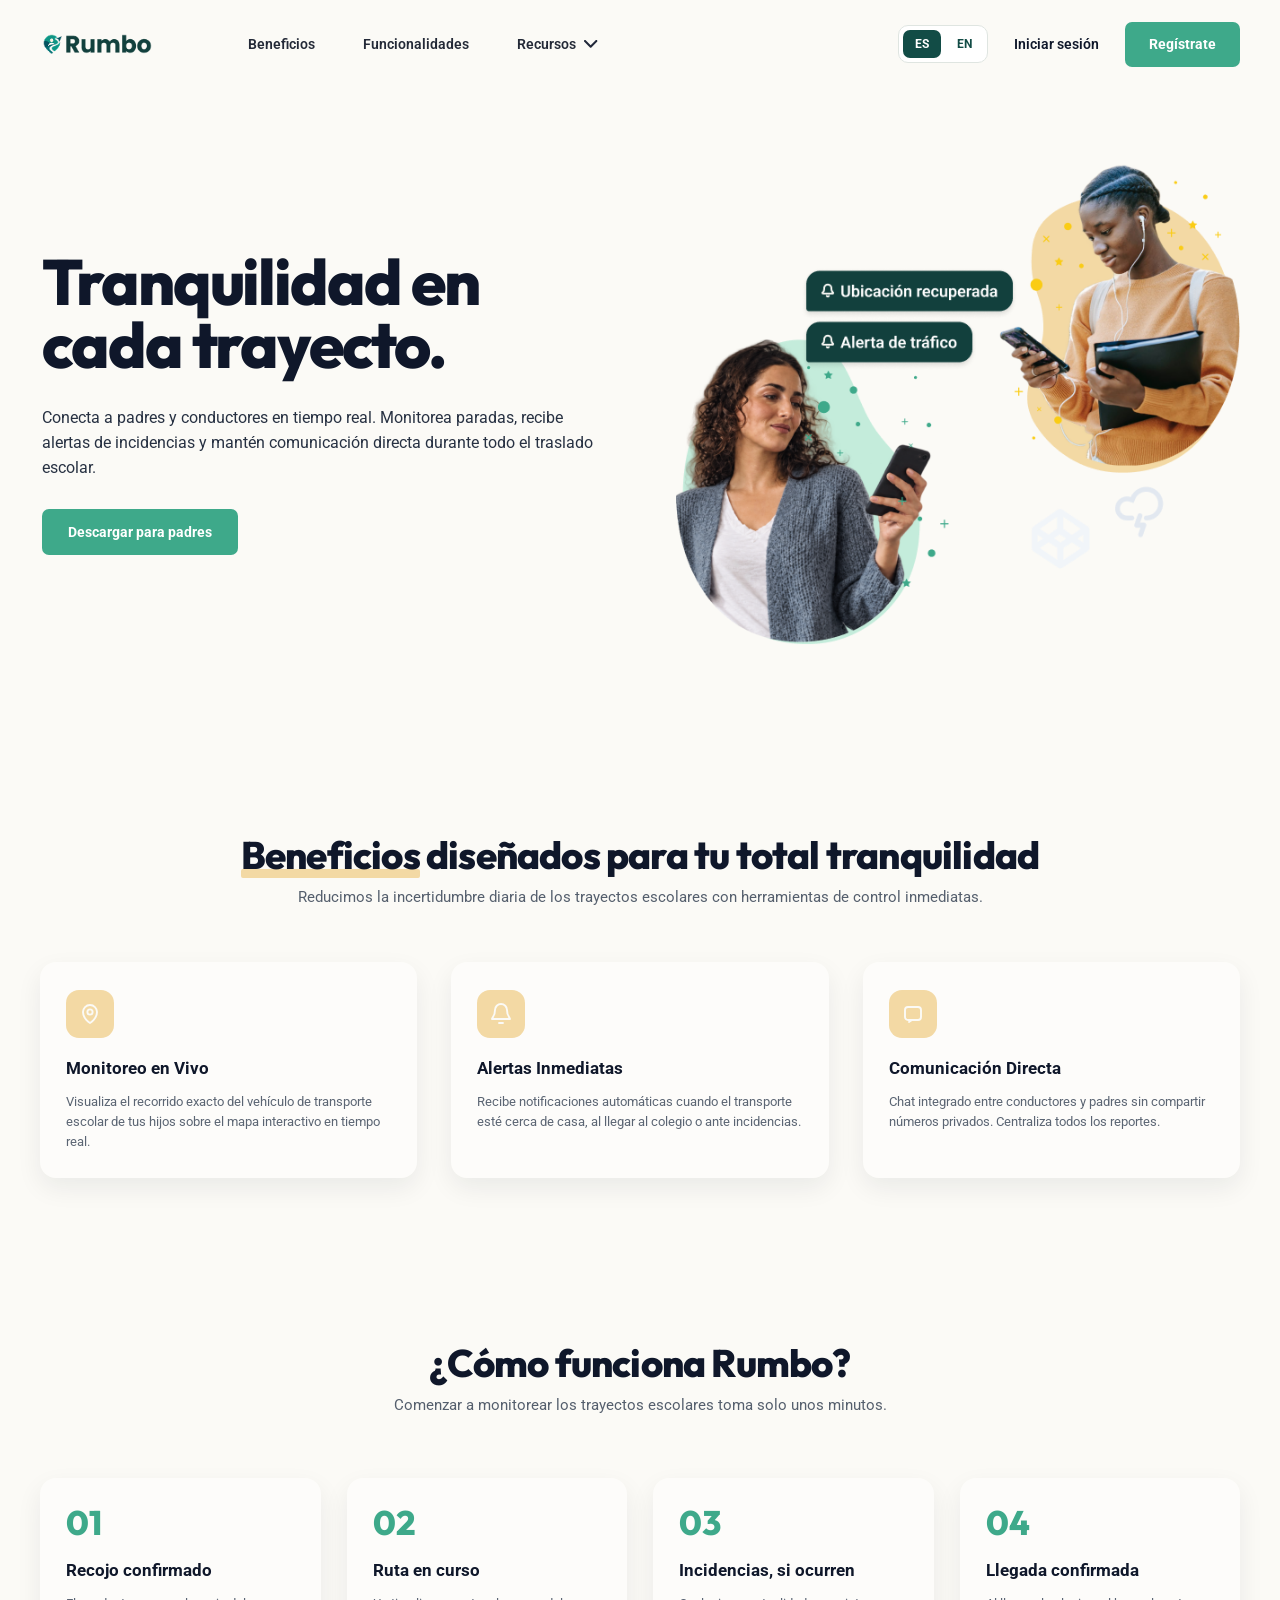
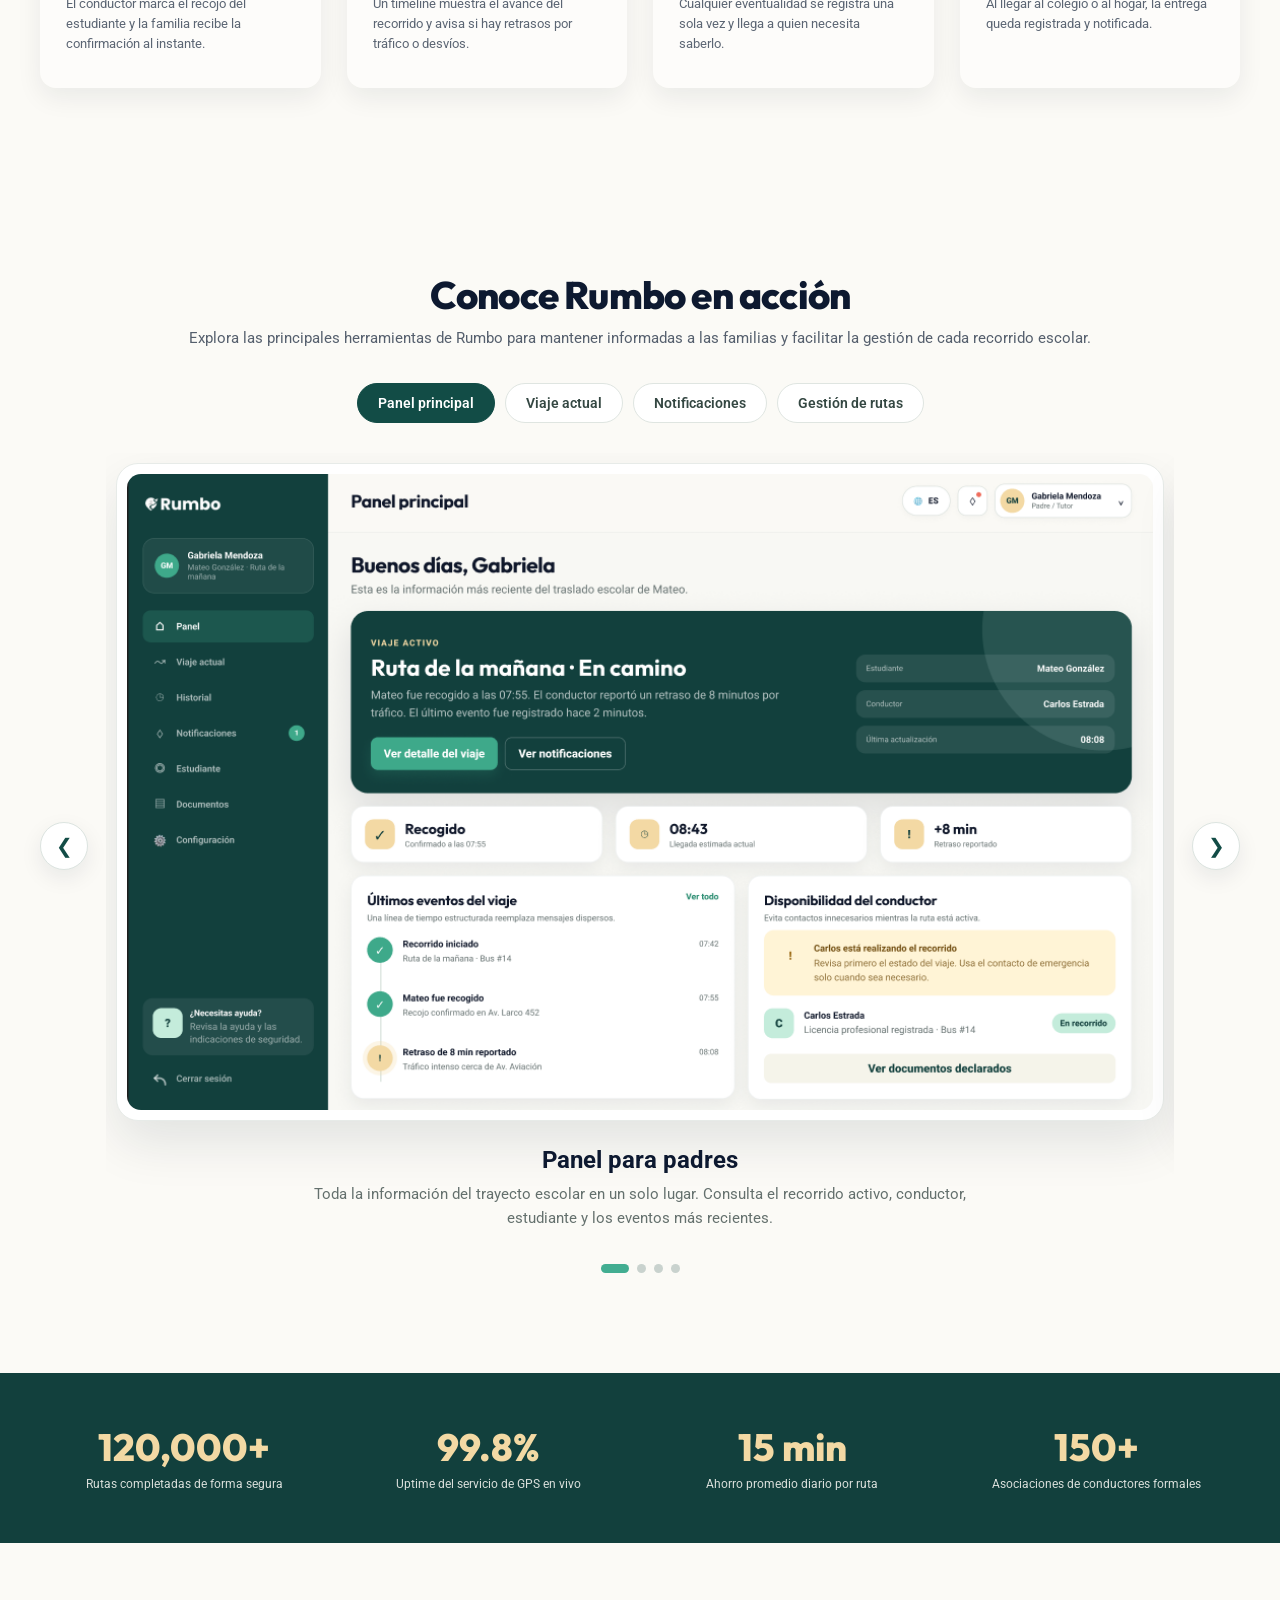
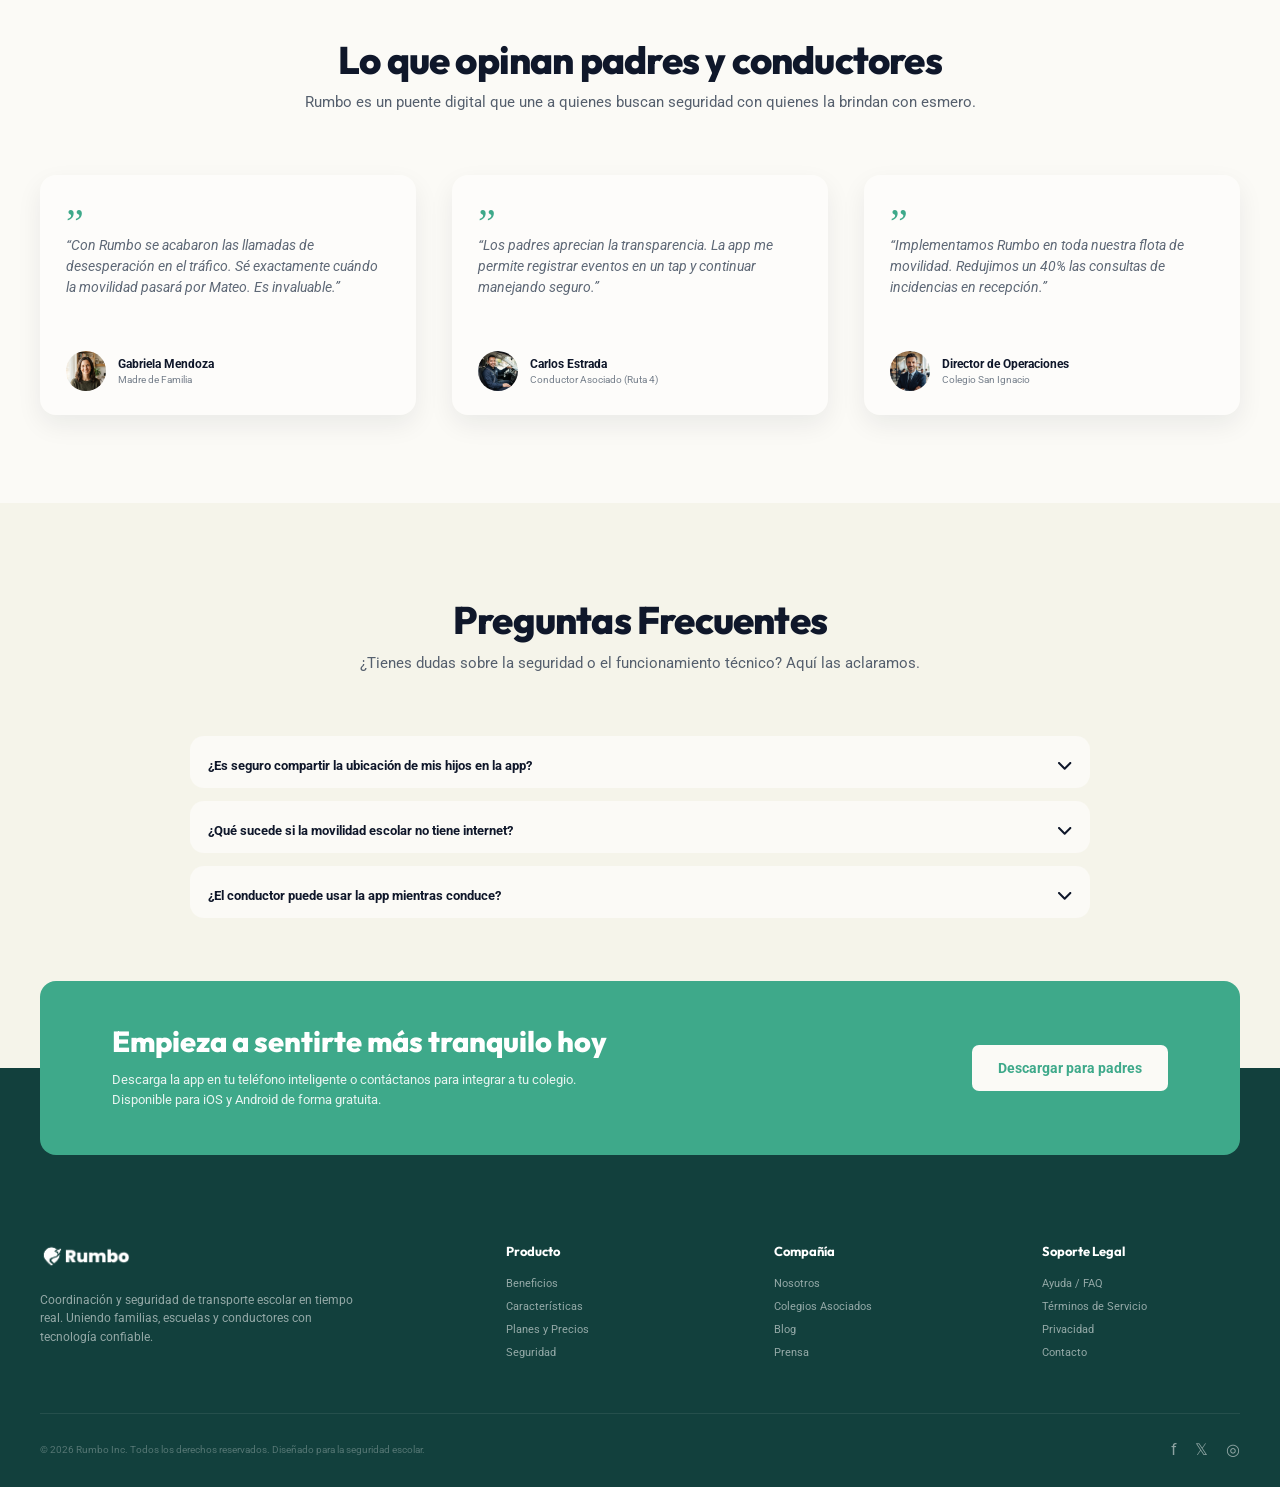
==== index.html @ bc608d12 "feat: add landing page internationalization" ====
<!doctype html>

<html lang="es">



<head>

  <meta charset="utf-8" />

  <meta name="viewport" content="width=device-width, initial-scale=1" />

  <title>Rumbo</title>

  <meta name="description"
    content="Rumbo conecta a padres y conductores en tiempo real para monitorear trayectos escolares, recibir alertas y mantener una comunicación directa." />

  <meta name="keywords"
    content="Rumbo, transporte escolar, monitoreo, padres, conductores, alertas, movilidad escolar" />

  <meta name="author" content="AIpaca OS" />

  <link rel="icon" href="./assets/icon.png">

  <link rel="preconnect" href="https://fonts.googleapis.com">

  <link rel="preconnect" href="https://fonts.gstatic.com" crossorigin>

  <link
    href="https://fonts.googleapis.com/css2?family=Outfit:wght@400;500;600;700;800&family=Roboto:wght@400;500;600;700&display=swap"
    rel="stylesheet">

  <link rel="stylesheet" href="./css/styles.css" />



</head>



<body>

  <a class="skip-link" href="#main">Saltar al contenido</a>



  <header class="site-header" id="home">

    <div class="container nav-wrap">

      <a class="brand" href="#home" aria-label="Rumbo, volver al inicio">

        <img src="./assets/logo.png" alt="Rumbo" />

      </a>



      <button class="menu-toggle" type="button" aria-label="Abrir menú" aria-expanded="false" aria-controls="main-nav">

        <span></span><span></span><span></span>

      </button>



      <nav class="main-nav" id="main-nav" aria-label="Navegación principal">

        <a href="#beneficios" data-i18n="nav.benefits">Beneficios</a>

        <a href="#funciona" data-i18n="nav.features">Funcionalidades</a>

        <div class="nav-dropdown">

          <button class="nav-dropdown-toggle" type="button" aria-expanded="false"
            style="display: flex; align-items: center; gap: 8px;"><span data-i18n="nav.resources">Recursos</span>

            <img src="./assets/chevron.svg" alt=""></button>

          <div class="nav-dropdown-menu" role="menu">

            <a href="#opiniones" role="menuitem" data-i18n="nav.opinions">Opiniones</a>

            <a href="#faq" role="menuitem" data-i18n="nav.faq">Preguntas frecuentes</a>

          </div>

        </div>



        <div class="nav-actions">

          <div class="language-switcher" aria-label="Selector de idioma">

            <button type="button" class="language-btn active" data-lang="es" aria-label="Cambiar idioma a español">

              ES

            </button>



            <button type="button" class="language-btn" data-lang="en" aria-label="Change language to English">

              EN

            </button>

          </div>

          <a class="login-link" href="#" data-i18n="nav.login">Iniciar sesión</a>

          <a class="btn btn-primary btn-sm" href="#cta" data-i18n="nav.register">Regístrate</a>

        </div>

      </nav>

    </div>

  </header>



  <main id="main">

    <section class="hero section-cream">

      <div class="container hero-grid">

        <div class="hero-copy">

          <h1 data-i18n-html="hero.title">Tranquilidad en<br />cada trayecto.</h1>

          <p data-i18n="hero.description">Conecta a padres y conductores en tiempo real. Monitorea paradas, recibe
            alertas de incidencias y mantén

            comunicación directa durante todo el traslado escolar.</p>

          <a class="btn btn-primary" href="#cta" data-i18n="hero.download">

            Descargar para padres

          </a>

        </div>

        <div class="hero-art" aria-label="Padres y conductores reciben actualizaciones del trayecto escolar">

          <img src="./assets/hero-visual.png" alt="Personas usando Rumbo con alertas de ubicación y tráfico" />

        </div>

      </div>

    </section>



    <section class="benefits section-cream" id="beneficios">

      <div class="container">

        <header class="section-heading compact">

          <h2 data-i18n-html="benefits.title"><span class="marker">Beneficios</span> diseñados para tu total
            tranquilidad</h2>

          <p data-i18n="benefits.subtitle">Reducimos la incertidumbre diaria de los trayectos escolares con herramientas
            de control inmediatas.</p>

        </header>



        <div class="card-grid card-grid-3">

          <article class="feature-card">

            <div class="icon-tile" aria-hidden="true">

              <svg viewBox="0 0 24 24">

                <path d="M12 21s7-4.1 7-11a7 7 0 1 0-14 0c0 6.9 7 11 7 11Z" />

                <circle cx="12" cy="10" r="2.6" />

              </svg>

            </div>

            <h3 data-i18n="benefits.live.title">Monitoreo en Vivo</h3>

            <p data-i18n="benefits.live.description">Visualiza el recorrido exacto del vehículo de transporte escolar de
              tus hijos sobre el mapa interactivo

              en tiempo real.</p>

          </article>

          <article class="feature-card">

            <div class="icon-tile" aria-hidden="true">

              <svg viewBox="0 0 24 24">

                <path d="M18 8a6 6 0 0 0-12 0c0 7-3 7-3 9h18c0-2-3-2-3-9Z" />

                <path d="M10 21h4" />

              </svg>

            </div>

            <h3 data-i18n="benefits.alerts.title">Alertas Inmediatas</h3>

            <p data-i18n="benefits.alerts.description">Recibe notificaciones automáticas cuando el transporte esté cerca
              de casa, al llegar al colegio o ante

              incidencias.</p>

          </article>

          <article class="feature-card" id="funcionalidades">

            <div class="icon-tile" aria-hidden="true">

              <svg viewBox="0 0 24 24">

                <rect x="4" y="5" width="16" height="13" rx="3" />

                <path d="m8 20 3-2h5" />

              </svg>

            </div>

            <h3 data-i18n="benefits.communication.title">Comunicación Directa</h3>

            <p data-i18n="benefits.communication.description">Chat integrado entre conductores y padres sin compartir
              números privados. Centraliza todos los reportes.

            </p>

          </article>

        </div>

      </div>

    </section>



    <section class="steps section-cream" id="funciona">

      <div class="container">

        <header class="section-heading">

          <h2 data-i18n="steps.title">¿Cómo funciona Rumbo?</h2>

          <p data-i18n="steps.subtitle">Comenzar a monitorear los trayectos escolares toma solo unos minutos.</p>

        </header>



        <div class="card-grid card-grid-4 step-grid">

          <article class="step-card">

            <span class="step-num">01</span>

            <h3 data-i18n="steps.pickup.title">Recojo confirmado</h3>

            <p data-i18n="steps.pickup.description">El conductor marca el recojo del estudiante y la familia recibe la
              confirmación al instante.</p>

          </article>

          <article class="step-card">

            <span class="step-num">02</span>

            <h3 data-i18n="steps.route.title">Ruta en curso</h3>

            <p data-i18n="steps.route.description">Un timeline muestra el avance del recorrido y avisa si hay retrasos
              por tráfico o desvíos.</p>

          </article>

          <article class="step-card">

            <span class="step-num">03</span>

            <h3 data-i18n="steps.incidents.title">Incidencias, si ocurren</h3>

            <p data-i18n="steps.incidents.description">Cualquier eventualidad se registra una sola vez y llega a quien
              necesita saberlo.</p>

          </article>

          <article class="step-card">

            <span class="step-num">04</span>

            <h3 data-i18n="steps.arrival.title">Llegada confirmada</h3>

            <p data-i18n="steps.arrival.description">Al llegar al colegio o al hogar, la entrega queda registrada y
              notificada.</p>

          </article>

        </div>

      </div>

    </section>

    <!-- =========================

     RUMBO EN ACCIÓN

\========================= -->

    <section class="product-showcase section-cream" id="plataforma">

      <div class="container">



        <header class="section-heading product-showcase-heading">

          <h2 data-i18n="showcase.title">Conoce Rumbo en acción</h2>

          <p data-i18n="showcase.subtitle">

            Explora las principales herramientas de Rumbo para mantener informadas

            a las familias y facilitar la gestión de cada recorrido escolar.

          </p>

        </header>



        <!-- Tabs -->

        <div class="product-showcase-tabs">

          <button class="showcase-tab active" type="button" data-slide="0" data-i18n="showcase.tabs.panel">

            Panel principal

          </button>



          <button class="showcase-tab" type="button" data-slide="1" data-i18n="showcase.tabs.trip">

            Viaje actual

          </button>



          <button class="showcase-tab" type="button" data-slide="2" data-i18n="showcase.tabs.notifications">

            Notificaciones

          </button>



          <button class="showcase-tab" type="button" data-slide="3" data-i18n="showcase.tabs.routes">

            Gestión de rutas

          </button>

        </div>



        <!-- Carrusel -->

        <div class="product-showcase-carousel">



          <button class="showcase-arrow showcase-arrow-prev" id="showcase-prev" type="button"
            aria-label="Pantalla anterior">

            &#10094;

          </button>



          <div class="product-showcase-viewport">



            <div class="product-showcase-slides" id="showcase-slides">



              <!-- PANEL -->

              <article class="product-showcase-slide">

                <div class="showcase-image">

                  <img src="./assets/panel-principal.png" alt="Panel principal de Rumbo para padres y tutores"
                    loading="lazy" />

                </div>



                <div class="showcase-description">

                  <h3 data-i18n="showcase.panel.title">Panel para padres</h3>

                  <p data-i18n="showcase.panel.description">

                    Toda la información del trayecto escolar en un solo lugar.

                    Consulta el recorrido activo, conductor, estudiante y los

                    eventos más recientes.

                  </p>

                </div>

              </article>



              <!-- VIAJE ACTUAL -->

              <article class="product-showcase-slide">

                <div class="showcase-image">

                  <img src="./assets/viaje-actual.png" alt="Seguimiento del viaje actual en Rumbo" loading="lazy" />

                </div>



                <div class="showcase-description">

                  <h3 data-i18n="showcase.trip.title">Seguimiento del viaje</h3>

                  <p data-i18n="showcase.trip.description">

                    Sigue el progreso del recorrido y consulta sus eventos durante

                    todo el trayecto escolar.

                  </p>

                </div>

              </article>



              <!-- NOTIFICACIONES -->

              <article class="product-showcase-slide">

                <div class="showcase-image">

                  <img src="./assets/notificaciones.png" alt="Centro de notificaciones de Rumbo" loading="lazy" />

                </div>



                <div class="showcase-description">

                  <h3 data-i18n="showcase.notifications.title">Notificaciones importantes</h3>

                  <p data-i18n="showcase.notifications.description">

                    Mantente informado sobre recojos, retrasos e incidencias

                    relevantes desde un solo espacio.

                  </p>

                </div>

              </article>



              <!-- RUTAS -->

              <article class="product-showcase-slide">

                <div class="showcase-image">

                  <img src="./assets/rutas.png" alt="Gestión de rutas escolares en Rumbo" loading="lazy" />

                </div>



                <div class="showcase-description">

                  <h3 data-i18n="showcase.routes.title">Gestión de rutas</h3>

                  <p data-i18n="showcase.routes.description">

                    Organiza recorridos, paradas, horarios y estudiantes de manera

                    sencilla desde la plataforma.

                  </p>

                </div>

              </article>



            </div>

          </div>



          <button class="showcase-arrow showcase-arrow-next" id="showcase-next" type="button"
            aria-label="Siguiente pantalla">

            &#10095;

          </button>



        </div>



        <!-- Indicadores -->

        <div class="showcase-dots">

          <button class="showcase-dot active" data-slide="0" type="button" aria-label="Panel principal"></button>

          <button class="showcase-dot" data-slide="1" type="button" aria-label="Viaje actual"></button>

          <button class="showcase-dot" data-slide="2" type="button" aria-label="Notificaciones"></button>

          <button class="showcase-dot" data-slide="3" type="button" aria-label="Gestión de rutas"></button>

        </div>



      </div>

    </section>

    <section class="metrics" aria-label="Indicadores de Rumbo">

      <div class="container metrics-grid">

        <div class="metric"><strong>120,000+</strong><span data-i18n="metrics.routes">Rutas completadas de forma
            segura</span></div>

        <div class="metric"><strong>99.8%</strong><span data-i18n="metrics.uptime">Uptime del servicio de GPS en
            vivo</span></div>

        <div class="metric"><strong>15 min</strong><span data-i18n="metrics.savings">Ahorro promedio diario por
            ruta</span></div>

        <div class="metric"><strong>150+</strong><span data-i18n="metrics.associations">Asociaciones de conductores
            formales</span></div>

      </div>

    </section>



    <section class="testimonials section-cream" id="opiniones">

      <div class="container">

        <header class="section-heading">

          <h2 data-i18n="testimonials.title">Lo que opinan padres y conductores</h2>

          <p data-i18n="testimonials.subtitle">Rumbo es un puente digital que une a quienes buscan seguridad con quienes
            la brindan con esmero.</p>

        </header>



        <div class="card-grid card-grid-3 testimonial-grid">

          <article class="testimonial-card">

            <div class="quote-mark" aria-hidden="true">”</div>

            <p class="quote" data-i18n="testimonials.parent.quote">“Con Rumbo se acabaron las llamadas de desesperación
              en el tráfico. Sé exactamente cuándo

              la movilidad pasará por Mateo. Es invaluable.”</p>

            <div class="person">

              <img src="./assets/avatar-parent.png" alt="" />

              <div><strong>Gabriela Mendoza</strong><span data-i18n="testimonials.parent.role">Madre de Familia</span>
              </div>

            </div>

          </article>

          <article class="testimonial-card">

            <div class="quote-mark" aria-hidden="true">”</div>

            <p class="quote" data-i18n="testimonials.driver.quote">“Los padres aprecian la transparencia. La app me
              permite registrar eventos en un tap y

              continuar manejando seguro.”</p>

            <div class="person">

              <img src="./assets/avatar-driver.png" alt="" />

              <div><strong>Carlos Estrada</strong><span data-i18n="testimonials.driver.role">Conductor Asociado (Ruta
                  4)</span></div>

            </div>

          </article>

          <article class="testimonial-card">

            <div class="quote-mark" aria-hidden="true">”</div>

            <p class="quote" data-i18n="testimonials.school.quote">“Implementamos Rumbo en toda nuestra flota de
              movilidad. Redujimos un 40% las consultas de

              incidencias en recepción.”</p>

            <div class="person">

              <img src="./assets/avatar-school.png" alt="" />

              <div><strong data-i18n="testimonials.school.name">Director de Operaciones</strong><span
                  data-i18n="testimonials.school.role">Colegio San Ignacio</span></div>

            </div>

          </article>

        </div>

      </div>

    </section>



    <section class="faq-section" id="faq">

      <div class="container faq-container">

        <header class="section-heading">

          <h2 data-i18n="faq.title">Preguntas Frecuentes</h2>

          <p data-i18n="faq.subtitle">¿Tienes dudas sobre la seguridad o el funcionamiento técnico? Aquí las aclaramos.
          </p>

        </header>



        <div class="faq-list">

          <article class="faq-item">

            <button class="faq-question" type="button" aria-expanded="false">

              <span data-i18n="faq.q1">¿Es seguro compartir la ubicación de mis hijos en la app?</span><span
                class="chevron"><img src="./assets/chevron.svg" alt=""></span>

            </button>

            <div class="faq-answer">

              <p data-i18n="faq.a1">Rumbo utiliza cifrado SSL de extremo a extremo. Los datos de ubicación son privados
                y solo accesibles

                tanto para el padre registrado como para el conductor autorizado.</p>

            </div>

          </article>

          <article class="faq-item">

            <button class="faq-question" type="button" aria-expanded="false">

              <span data-i18n="faq.q2">¿Qué sucede si la movilidad escolar no tiene internet?</span><span
                class="chevron"><img src="./assets/chevron.svg" alt=""></span>

            </button>

            <div class="faq-answer">

              <p data-i18n="faq.a2">El sistema alerta de inmediato al despachador escolar y al padre cuando la señal de
                GPS se interrumpe

                por más de 3 minutos, activando un protocolo de reporte de emergencia.</p>

            </div>

          </article>

          <article class="faq-item">

            <button class="faq-question" type="button" aria-expanded="false">

              <span data-i18n="faq.q3">¿El conductor puede usar la app mientras conduce?</span><span
                class="chevron"><img src="./assets/chevron.svg" alt=""></span>

            </button>

            <div class="faq-answer">

              <p data-i18n="faq.a3">Absolutamente no. La aplicación móvil del conductor está diseñada para ser de bajo
                contacto, con

                comandos de voz y botones gigantes de un toque que solo se presionan en detenciones autorizadas.</p>

            </div>

          </article>

        </div>

      </div>

    </section>



    <section class="cta-wrap" id="cta">

      <div class="container">

        <div class="cta-panel">

          <div>

            <h2 data-i18n="cta.title">Empieza a sentirte más tranquilo hoy</h2>

            <p data-i18n-html="cta.description">Descarga la app en tu teléfono inteligente o contáctanos para integrar a
              tu colegio.<br />Disponible para

              iOS y Android de forma gratuita.</p>

          </div>

          <a class="btn btn-light" href="#" data-i18n="cta.download">Descargar para padres</a>

        </div>

      </div>

    </section>

  </main>



  <footer class="site-footer">

    <div class="container footer-grid">

      <div class="footer-brand">

        <img src="./assets/logo-alt.png" alt="Rumbo" />

        <p data-i18n="footer.description">Coordinación y seguridad de transporte escolar en tiempo real. Uniendo
          familias, escuelas y conductores con

          tecnología confiable.</p>

      </div>

      <div class="footer-col">

        <h3 data-i18n="footer.product">Producto</h3>

        <a href="#beneficios" data-i18n="footer.benefits">Beneficios</a>

        <a href="#funcionalidades" data-i18n="footer.features">Características</a>

        <a href="#" data-i18n="footer.plans">Planes y Precios</a>

        <a href="#faq" data-i18n="footer.security">Seguridad</a>

      </div>

      <div class="footer-col">

        <h3 data-i18n="footer.company">Compañía</h3>

        <a href="#" data-i18n="footer.about">Nosotros</a>

        <a href="#" data-i18n="footer.schools">Colegios Asociados</a>

        <a href="#" data-i18n="footer.blog">Blog</a>

        <a href="#" data-i18n="footer.press">Prensa</a>

      </div>

      <div class="footer-col">

        <h3 data-i18n="footer.legal">Soporte Legal</h3>

        <a href="#faq" data-i18n="footer.help">Ayuda / FAQ</a>

        <a href="#" data-i18n="footer.terms">Términos de Servicio</a>

        <a href="#" data-i18n="footer.privacy">Privacidad</a>

        <a href="mailto:contacto@rumbo.com" data-i18n="footer.contact">Contacto</a>

      </div>

    </div>



    <div class="container footer-bottom">

      <span data-i18n="footer.rights">© 2026 Rumbo Inc. Todos los derechos reservados. Diseñado para la seguridad
        escolar.</span>

      <div class="socials" aria-label="Redes sociales">

        <a href="https://www.facebook.com/" target="_blank" rel="noopener noreferrer" aria-label="Facebook">f</a>

        <a href="https://x.com/" target="_blank" rel="noopener noreferrer" aria-label="X / Twitter">𝕏</a>

        <a href="https://www.instagram.com/" target="_blank" rel="noopener noreferrer" aria-label="Instagram">◎</a>

      </div>

    </div>

  </footer>



  <script src="./js/app.js"></script>

  <script src="./js/showcase.js"></script>

  <script src="./js/i18n.js"></script>

</body>
---- css/styles.css ----
:root {
  --green: #3ea98a;
  --cream: #fbfaf6;
  --ink: #0f172a;
  --dark-green: #12403d;
  --sand: #f3d9a4;
  --cream-dark: #f5f4ea;
  --green-light: #c4ecdb;
  --muted: #58616e;
  --white: #ffffff;
  --shadow: 0 10px 26px rgba(15, 23, 42, 0.07);
  --container: 1280px;
}

* {
  box-sizing: border-box;
}

html {
  scroll-behavior: smooth;
}

body {
  margin: 0;
  color: var(--ink);
  background: var(--cream);
  font-family: "Roboto", Arial, sans-serif;
  -webkit-font-smoothing: antialiased;
}

a {
  color: inherit;
  text-decoration: none;
}

button,
a {
  -webkit-tap-highlight-color: transparent;
}

button {
  font: inherit;
}

img {
  display: block;
  max-width: 100%;
}

.skip-link {
  position: fixed;
  left: 16px;
  top: -64px;
  z-index: 1000;
  padding: 10px 16px;
  border-radius: 8px;
  background: var(--ink);
  color: #fff;
  transition: top .2s ease;
}

.skip-link:focus {
  top: 16px;
}

.container {
  width: min(calc(100% - 80px), var(--container));
  margin-inline: auto;
}

.site-header {
  position: sticky;
  top: 0;
  z-index: 100;
  background: rgba(251, 250, 246, .96);
  backdrop-filter: blur(12px);
}

.nav-wrap {
  height: 88px;
  display: grid;
  grid-template-columns: 180px 1fr;
  /* antes: 180px 1fr auto */
  align-items: center;
  gap: 28px;
}

.brand img {
  width: 112px;
  height: auto;
}

.main-nav {
  justify-self: stretch;
  /* antes: start */
  display: flex;
  align-items: center;
  gap: 48px;
  font-size: 14px;
  font-weight: 600;
}

.main-nav>a,
.nav-dropdown-toggle {
  color: #111827;
  opacity: .92;
  transition: color .2s ease, opacity .2s ease;
}

.main-nav>a:hover,
.nav-dropdown-toggle:hover {
  color: var(--green);
  opacity: 1;
}

.nav-actions {
  margin-left: auto;
  /* empuja los botones a la derecha */
  display: flex;
  align-items: center;
  gap: 26px;
  font-size: 14px;
  font-weight: 600;
}

.login-link:hover {
  color: var(--green);
}

.btn {
  display: inline-flex;
  justify-content: center;
  align-items: center;
  min-height: 46px;
  padding: 0 26px;
  border: 0;
  border-radius: 7px;
  font-weight: 700;
  font-size: 14px;
  cursor: pointer;
  transition: transform .16s ease, box-shadow .16s ease, background .16s ease;
}

.btn:hover {
  transform: translateY(-1px);
}

.btn:focus-visible,
a:focus-visible,
button:focus-visible {
  outline: 3px solid rgba(62, 169, 138, .35);
  outline-offset: 3px;
}

.btn-primary {
  background: var(--green);
  color: #fff;
}

.btn-primary:hover {
  background: #34987b;
  box-shadow: 0 7px 18px rgba(62, 169, 138, .25);
}

.btn-light {
  background: var(--cream);
  color: var(--green);
}

.btn-sm {
  min-height: 45px;
  padding-inline: 24px;
}

.menu-toggle {
  display: none;
}

.nav-dropdown {
  position: relative;
}

.nav-dropdown-toggle {
  background: none;
  border: 0;
  padding: 0;
  cursor: pointer;
  font-weight: 600;
}

.nav-dropdown-menu {
  position: absolute;
  left: -12px;
  top: calc(100% + 16px);
  min-width: 190px;
  padding: 10px;
  border-radius: 12px;
  background: var(--cream);
  box-shadow: var(--shadow);
  opacity: 0;
  visibility: hidden;
  transform: translateY(-6px);
  transition: .18s ease;
}

/*.nav-dropdown.open .chevron { transform: rotate(180deg); }*/
.nav-dropdown.open .nav-dropdown-menu {
  opacity: 1;
  visibility: visible;
  transform: translateY(0);
}

.nav-dropdown-menu a {
  display: block;
  padding: 10px 12px;
  border-radius: 8px;
  font-size: 13px;
}

.nav-dropdown-menu a:hover {
  background: var(--cream-dark);
}

.section-cream {
  background: var(--cream);
}

.hero {
  min-height: 650px;
  display: flex;
  align-items: center;
  padding: 64px 0 84px;
}

.hero-grid {
  display: grid;
  grid-template-columns: 1fr 1fr;
  align-items: center;
  gap: 72px;
}

.hero-copy {
  padding-left: 2px;
}

.hero-copy h1 {
  margin: 0 0 28px;
  max-width: 610px;
  font-family: "Outfit", sans-serif;
  font-size: clamp(52px, 5vw, 74px);
  line-height: .98;
  letter-spacing: -2.1px;
  font-weight: 800;
}

.hero-copy p {
  max-width: 570px;
  margin: 0 0 28px;
  font-size: 16px;
  line-height: 1.58;
  color: #273142;
}

.hero-art {
  display: flex;
  justify-content: center;
  align-items: center;
}

.hero-art img {
  width: min(100%, 640px);
  image-rendering: auto;
}

.benefits {
  padding: 96px 0 88px;
}

.steps {
  padding: 76px 0 96px;
}

.testimonials {
  padding: 96px 0 88px;
}

.section-heading {
  text-align: center;
  margin-bottom: 64px;
}

.section-heading.compact {
  margin-bottom: 56px;
}

.section-heading h2 {
  margin: 0 0 12px;
  font-family: "Outfit", sans-serif;
  font-size: clamp(32px, 3vw, 40px);
  line-height: 1.1;
  letter-spacing: -.8px;
  font-weight: 800;
}

.section-heading p {
  margin: 0;
  font-size: 15px;
  color: #555f6d;
}

.marker {
  position: relative;
  z-index: 0;
}

.marker::after {
  content: "";
  position: absolute;
  left: 0;
  right: 0;
  bottom: 1px;
  height: 9px;
  background: var(--sand);
  z-index: -1;
  border-radius: 2px;
}

.card-grid {
  display: grid;
  gap: 34px;
}

.card-grid-3 {
  grid-template-columns: repeat(3, 1fr);
}

.card-grid-4 {
  grid-template-columns: repeat(4, 1fr);
}

.feature-card,
.step-card,
.testimonial-card {
  background: rgba(255, 255, 255, .36);
  border-radius: 16px;
  box-shadow: var(--shadow);
}

.feature-card {
  min-height: 205px;
  padding: 28px 26px 26px;
}

.icon-tile {
  width: 48px;
  height: 48px;
  border-radius: 13px;
  display: grid;
  place-items: center;
  background: var(--sand);
  margin-bottom: 20px;
}

.icon-tile svg {
  width: 24px;
  height: 24px;
  fill: none;
  stroke: var(--cream);
  stroke-width: 1.9;
  stroke-linecap: round;
  stroke-linejoin: round;
}

.feature-card h3,
.step-card h3 {
  margin: 0 0 13px;
  font-size: 17px;
  line-height: 1.2;
  font-weight: 700;
}

.feature-card p,
.step-card p {
  margin: 0;
  color: #5b6573;
  font-size: 13px;
  line-height: 1.55;
}

.step-grid {
  gap: 26px;
}

.step-card {
  min-height: 210px;
  padding: 28px 26px;
}

.step-num {
  display: block;
  margin-bottom: 20px;
  color: var(--green);
  font-family: "Outfit", sans-serif;
  font-size: 34px;
  line-height: 1;
  font-weight: 800;
}

.metrics {
  background: var(--dark-green);
  color: var(--cream);
  padding: 54px 0 52px;
}

.metrics-grid {
  display: grid;
  grid-template-columns: repeat(4, 1fr);
  gap: 16px;
}

.metric {
  text-align: center;
}

.metric strong {
  display: block;
  color: var(--sand);
  font-family: "Outfit", sans-serif;
  font-weight: 800;
  font-size: 38px;
  line-height: 1.1;
  margin-bottom: 8px;
}

.metric span {
  display: block;
  opacity: .86;
  font-size: 12px;
}

.testimonial-grid {
  gap: 36px;
}

.testimonial-card {
  min-height: 240px;
  padding: 28px 26px 24px;
  display: flex;
  flex-direction: column;
}

.quote-mark {
  color: var(--green);
  font-family: Georgia, serif;
  font-size: 40px;
  line-height: 1;
  height: 30px;
}

.quote {
  flex: 1;
  margin: 2px 0 22px;
  color: #5e6876;
  font-size: 14px;
  line-height: 1.5;
  font-style: italic;
}

.person {
  display: flex;
  align-items: center;
  gap: 12px;
}

.person img {
  width: 40px;
  height: 40px;
  border-radius: 50%;
  object-fit: cover;
}

.person strong,
.person span {
  display: block;
}

.person strong {
  font-size: 12px;
  line-height: 1.25;
}

.person span {
  margin-top: 2px;
  color: #77808c;
  font-size: 10px;
}

.faq-section {
  background: var(--cream-dark);
  padding: 96px 0 150px;
}

.faq-container {
  max-width: 900px;
}

.faq-list {
  display: grid;
  gap: 13px;
}

.faq-item {
  background: var(--cream);
  border-radius: 14px;
  overflow: hidden;
}

.faq-question {
  width: 100%;
  min-height: 52px;
  padding: 15px 18px 7px;
  display: flex;
  align-items: center;
  justify-content: space-between;
  gap: 18px;
  background: transparent;
  color: var(--ink);
  border: 0;
  text-align: left;
  font-size: 13px;
  font-weight: 700;
  cursor: pointer;
}

.chevron {
  transition: transform .2s ease;
}

/*.faq-item.open .chevron { transform: rotate(180deg); }*/
.faq-answer {
  display: grid;
  grid-template-rows: 0fr;
  transition: grid-template-rows .22s ease;
}

.faq-item.open .faq-answer {
  grid-template-rows: 1fr;
}

.faq-answer>p {
  overflow: hidden;
  margin: 0;
  padding: 0 18px;
  color: #67717f;
  font-size: 11px;
  line-height: 1.45;
}

.faq-answer>p::after {
  content: "";
  display: block;
  height: 14px;
}

.cta-wrap {
  margin-top: -87px;
  position: relative;
  z-index: 5;
}

.cta-panel {
  min-height: 174px;
  border-radius: 16px;
  padding: 42px 72px;
  background: var(--green);
  display: flex;
  align-items: center;
  justify-content: space-between;
  gap: 28px;
  color: #fff;
}

.cta-panel h2 {
  margin: 0 0 12px;
  font-family: "Outfit", sans-serif;
  font-size: 29px;
  line-height: 1.1;
  font-weight: 800;
}

.cta-panel p {
  margin: 0;
  opacity: .88;
  font-size: 13px;
  line-height: 1.5;
}

.site-footer {
  margin-top: -87px;
  padding: 175px 0 28px;
  background: var(--dark-green);
  color: #fff;
}

.footer-grid {
  display: grid;
  grid-template-columns: 2fr 1fr 1fr 1fr;
  gap: 70px;
  align-items: start;
}

.footer-brand img {
  width: 90px;
  filter: brightness(0) invert(1);
  margin-bottom: 22px;
}

.footer-brand p {
  max-width: 330px;
  margin: 0;
  font-size: 12px;
  line-height: 1.55;
  color: rgba(255, 255, 255, .55);
}

.footer-col h3 {
  margin: 0 0 18px;
  font-family: "Outfit", sans-serif;
  font-size: 13px;
}

.footer-col a {
  display: block;
  width: fit-content;
  margin-bottom: 10px;
  color: rgba(255, 255, 255, .55);
  font-size: 11px;
}

.footer-col a:hover {
  color: #fff;
}

.footer-bottom {
  margin-top: 44px;
  padding-top: 26px;
  border-top: 1px solid rgba(255, 255, 255, .08);
  display: flex;
  align-items: center;
  justify-content: space-between;
  gap: 20px;
  color: rgba(255, 255, 255, .28);
  font-size: 10px;
}

.socials {
  display: flex;
  gap: 18px;
}

.socials a {
  color: rgba(255, 255, 255, .52);
  font-size: 16px;
}

@media (max-width: 1080px) {
  .container {
    width: min(calc(100% - 48px), var(--container));
  }

  .site-header {
    position: sticky;
  }

  body::after {
    content: "";
    position: fixed;
    inset: 0;
    z-index: 40;
    background: rgba(15, 23, 42, .45);
    opacity: 0;
    visibility: hidden;
    transition: opacity .28s ease, visibility 0s linear .28s;
    pointer-events: none;
  }

  body.nav-locked::after {
    opacity: 1;
    visibility: visible;
    transition-delay: 0s;
    pointer-events: auto;
  }

  body.nav-locked {
    overflow: hidden;
    touch-action: none;
  }

  .nav-wrap {
    position: static;
    /* antes: relative */
    height: 76px;
    grid-template-columns: 1fr auto;
    column-gap: 20px;
  }

  .brand img {
    width: 104px;
  }

  .menu-toggle {
    display: inline-flex;
    width: 42px;
    height: 42px;
    flex-direction: column;
    justify-content: center;
    gap: 5px;
    align-items: center;
    background: transparent;
    border: 0;
    border-radius: 8px;
    cursor: pointer;
  }

  .menu-toggle span {
    width: 22px;
    height: 2px;
    background: var(--ink);
    border-radius: 2px;
  }

  /* Panel único, fuera del flujo → solapa el hero */
  .main-nav {
    position: absolute;
    top: 100%;
    /* antes: 76px */
    left: 0;
    right: 0;
    z-index: 50;
    display: flex;
    flex-direction: column;
    align-items: stretch;
    gap: 4px;
    padding: 12px 18px 20px;
    /* el padding lateral reemplaza al del container */
    background: var(--cream);
    border-top: 1px solid rgba(15, 23, 42, .07);
    border-radius: 0;
    /* sin esquinas redondeadas a lo ancho completo */
    box-shadow: 0 12px 20px -8px rgba(15, 23, 42, .18);
    font-size: 15px;
    max-height: calc(100vh - 76px);
    overflow-y: auto;

    opacity: 0;
    visibility: hidden;
    transform: translateY(-12px);
    clip-path: inset(0 0 100% 0);
    transition:
      opacity .15s ease,
      transform .28s cubic-bezier(.22, .61, .36, 1),
      clip-path .28s cubic-bezier(.22, .61, .36, 1),
      visibility 0s linear .28s;
  }

  .main-nav.open {
    opacity: 1;
    visibility: visible;
    transform: translateY(0);
    clip-path: inset(0 0 0 0);
    transition-delay: 0s;
  }

  .main-nav>a,
  .main-nav .nav-dropdown-toggle {
    padding: 12px 2px;
  }

  .nav-actions {
    margin-left: 0;
    margin-top: 8px;
    flex-direction: column;
    align-items: stretch;
    gap: 12px;
  }

  .nav-actions .login-link {
    padding: 12px 2px;
  }

  .nav-actions .btn {
    width: 100%;
  }

  .nav-dropdown-menu {
    position: static;
    display: none;
    box-shadow: none;
    background: transparent;
    border: 0;
    padding: 2px 0 6px 14px;
    opacity: 1;
    visibility: visible;
    transform: none;
  }

  .nav-dropdown.open .nav-dropdown-menu {
    display: block;
  }

  .nav-dropdown-menu a {
    padding: 10px 12px;
    font-size: 14px;
  }

  .hero {
    padding: 58px 0 78px;
    min-height: auto;
  }

  .hero-grid {
    grid-template-columns: 1fr;
  }

  .hero-copy {
    text-align: center;
  }

  .hero-copy h1 {
    margin-inline: auto;
    font-size: clamp(48px, 11vw, 68px);
  }

  .hero-copy p {
    margin-inline: auto;
  }

  .hero-art {
    order: -1;
  }

  .hero-art img {
    width: min(100%, 520px);
  }

  .card-grid-3 {
    grid-template-columns: 1fr;
  }

  .card-grid-4 {
    grid-template-columns: repeat(2, 1fr);
  }

  .metrics-grid {
    grid-template-columns: repeat(2, 1fr);
    row-gap: 36px;
  }

  .testimonial-grid {
    grid-template-columns: 1fr;
  }

  .testimonial-card {
    min-height: 210px;
  }

  .cta-panel {
    padding: 38px;
    flex-direction: column;
    align-items: flex-start;
  }

  .footer-grid {
    grid-template-columns: 1fr 1fr;
  }
}

@media (max-width: 560px) {
  .main-nav {
    padding-inline: 14px;
  }

  .container {
    width: min(calc(100% - 28px), var(--container));
  }

  .hero-copy {
    text-align: left;
  }

  .hero-copy h1 {
    margin-inline: 0;
    font-size: 48px;
    letter-spacing: -1.4px;
  }

  .hero-copy p {
    margin-inline: 0;
    font-size: 15px;
  }

  .hero-copy .btn {
    width: 100%;
  }

  .benefits,
  .steps,
  .testimonials,
  .faq-section {
    padding-top: 72px;
  }

  .section-heading {
    margin-bottom: 44px;
  }

  .section-heading h2 {
    font-size: 31px;
  }

  .card-grid-4 {
    grid-template-columns: 1fr;
  }

  .metric strong {
    font-size: 31px;
  }

  .metric span {
    font-size: 11px;
  }

  .cta-panel {
    padding: 32px 26px;
  }

  .cta-panel .btn {
    width: 100%;
  }

  .footer-grid {
    grid-template-columns: 1fr;
    gap: 32px;
  }

  .footer-bottom {
    align-items: flex-start;
    flex-direction: column;
  }
}

@media (prefers-reduced-motion: reduce) {

  *,
  *::before,
  *::after {
    scroll-behavior: auto !important;
    transition: none !important;
    animation: none !important;
  }
}

/* ==================================================
   PRODUCT SHOWCASE - RUMBO EN ACCIÓN
================================================== */

.product-showcase {
  padding: 90px 0 100px;
  overflow: hidden;
}

.product-showcase-heading {
  margin-bottom: 36px;
}

.product-showcase-heading h2 {
  color: #0d1930;
}

.product-showcase-tabs {
  display: flex;
  justify-content: center;
  flex-wrap: wrap;
  gap: 10px;
  margin-bottom: 30px;
}

.showcase-tab {
  border: 1px solid #dfe5e1;
  background: #ffffff;
  color: #344742;
  padding: 11px 20px;
  border-radius: 999px;
  font-family: inherit;
  font-size: 14px;
  font-weight: 600;
  cursor: pointer;
  transition: 0.25s ease;
}

.showcase-tab:hover {
  border-color: #42ad91;
  transform: translateY(-2px);
}

.showcase-tab.active {
  background: #124c46;
  border-color: #124c46;
  color: #ffffff;
}

.product-showcase-carousel {
  display: flex;
  align-items: center;
  gap: 18px;
  max-width: 1250px;
  margin: 0 auto;
}

.product-showcase-viewport {
  width: 100%;
  overflow: hidden;
}

.product-showcase-slides {
  display: flex;
  transition: transform 0.55s cubic-bezier(0.22, 1, 0.36, 1);
}

.product-showcase-slide {
  min-width: 100%;
  padding: 10px;
  box-sizing: border-box;
}

.showcase-image {
  background: #ffffff;
  padding: 10px;
  border: 1px solid #e7ebe8;
  border-radius: 22px;
  overflow: hidden;
  box-shadow: 0 22px 50px rgba(13, 25, 48, 0.10);
}

.showcase-image img {
  width: 100%;
  display: block;
  height: auto;
  border-radius: 14px;
}

.showcase-description {
  max-width: 700px;
  margin: 25px auto 0;
  text-align: center;
}

.showcase-description h3 {
  margin: 0 0 8px;
  font-size: 24px;
  color: #0d1930;
}

.showcase-description p {
  margin: 0;
  color: #64706d;
  font-size: 15px;
  line-height: 1.6;
}

.showcase-arrow {
  flex: 0 0 48px;
  width: 48px;
  height: 48px;
  border: 1px solid #dce4e0;
  border-radius: 50%;
  background: #ffffff;
  color: #124c46;
  font-size: 20px;
  cursor: pointer;
  box-shadow: 0 8px 22px rgba(13, 25, 48, 0.08);
  transition: 0.25s ease;
}

.showcase-arrow:hover {
  background: #124c46;
  color: #ffffff;
  transform: scale(1.06);
}

.showcase-dots {
  display: flex;
  justify-content: center;
  align-items: center;
  gap: 8px;
  margin-top: 24px;
}

.showcase-dot {
  width: 9px;
  height: 9px;
  padding: 0;
  border: 0;
  border-radius: 50%;
  background: #c9d2ce;
  cursor: pointer;
  transition: 0.25s ease;
}

.showcase-dot.active {
  width: 28px;
  border-radius: 10px;
  background: #42ad91;
}

@media (max-width: 900px) {
  .product-showcase {
    padding: 70px 0 80px;
  }

  .product-showcase-carousel {
    gap: 8px;
  }

  .showcase-arrow {
    flex-basis: 42px;
    width: 42px;
    height: 42px;
  }
}

@media (max-width: 650px) {
  .product-showcase {
    padding: 60px 0 70px;
  }

  .product-showcase-tabs {
    flex-wrap: nowrap;
    justify-content: flex-start;
    overflow-x: auto;
    padding: 0 5px 8px;
    scrollbar-width: none;
  }

  .product-showcase-tabs::-webkit-scrollbar {
    display: none;
  }

  .showcase-tab {
    flex: 0 0 auto;
  }

  .product-showcase-carousel {
    position: relative;
    display: block;
  }

  .product-showcase-slide {
    padding: 4px;
  }

  .showcase-image {
    padding: 5px;
    border-radius: 15px;
  }

  .showcase-image img {
    border-radius: 10px;
  }

  .showcase-arrow {
    position: absolute;
    top: 32%;
    z-index: 5;
    width: 38px;
    height: 38px;
    background: rgba(255, 255, 255, 0.95);
  }

  .showcase-arrow-prev {
    left: 12px;
  }

  .showcase-arrow-next {
    right: 12px;
  }

  .showcase-description {
    padding: 0 20px;
  }

  .showcase-description h3 {
    font-size: 21px;
  }

  .showcase-description p {
    font-size: 14px;
  }

}

/* ===============================
   LANGUAGE SWITCHER
================================ */

.language-switcher {
  display: flex;
  align-items: center;
  gap: 4px;
  padding: 4px;
  border: 1px solid #dfe5e1;
  border-radius: 10px;
  background: #ffffff;
}

.language-btn {
  min-width: 38px;
  padding: 7px 9px;

  border: none;
  border-radius: 7px;

  background: transparent;
  color: #124c46;

  font-family: inherit;
  font-size: 12px;
  font-weight: 700;

  cursor: pointer;

  transition:
    background-color 0.2s ease,
    color 0.2s ease;
}

.language-btn:hover {
  background: #eef7f4;
}

.language-btn.active {
  background: #124c46;
  color: #ffffff;
}

@media (max-width: 768px) {
  .language-switcher {
    width: fit-content;
  }
}
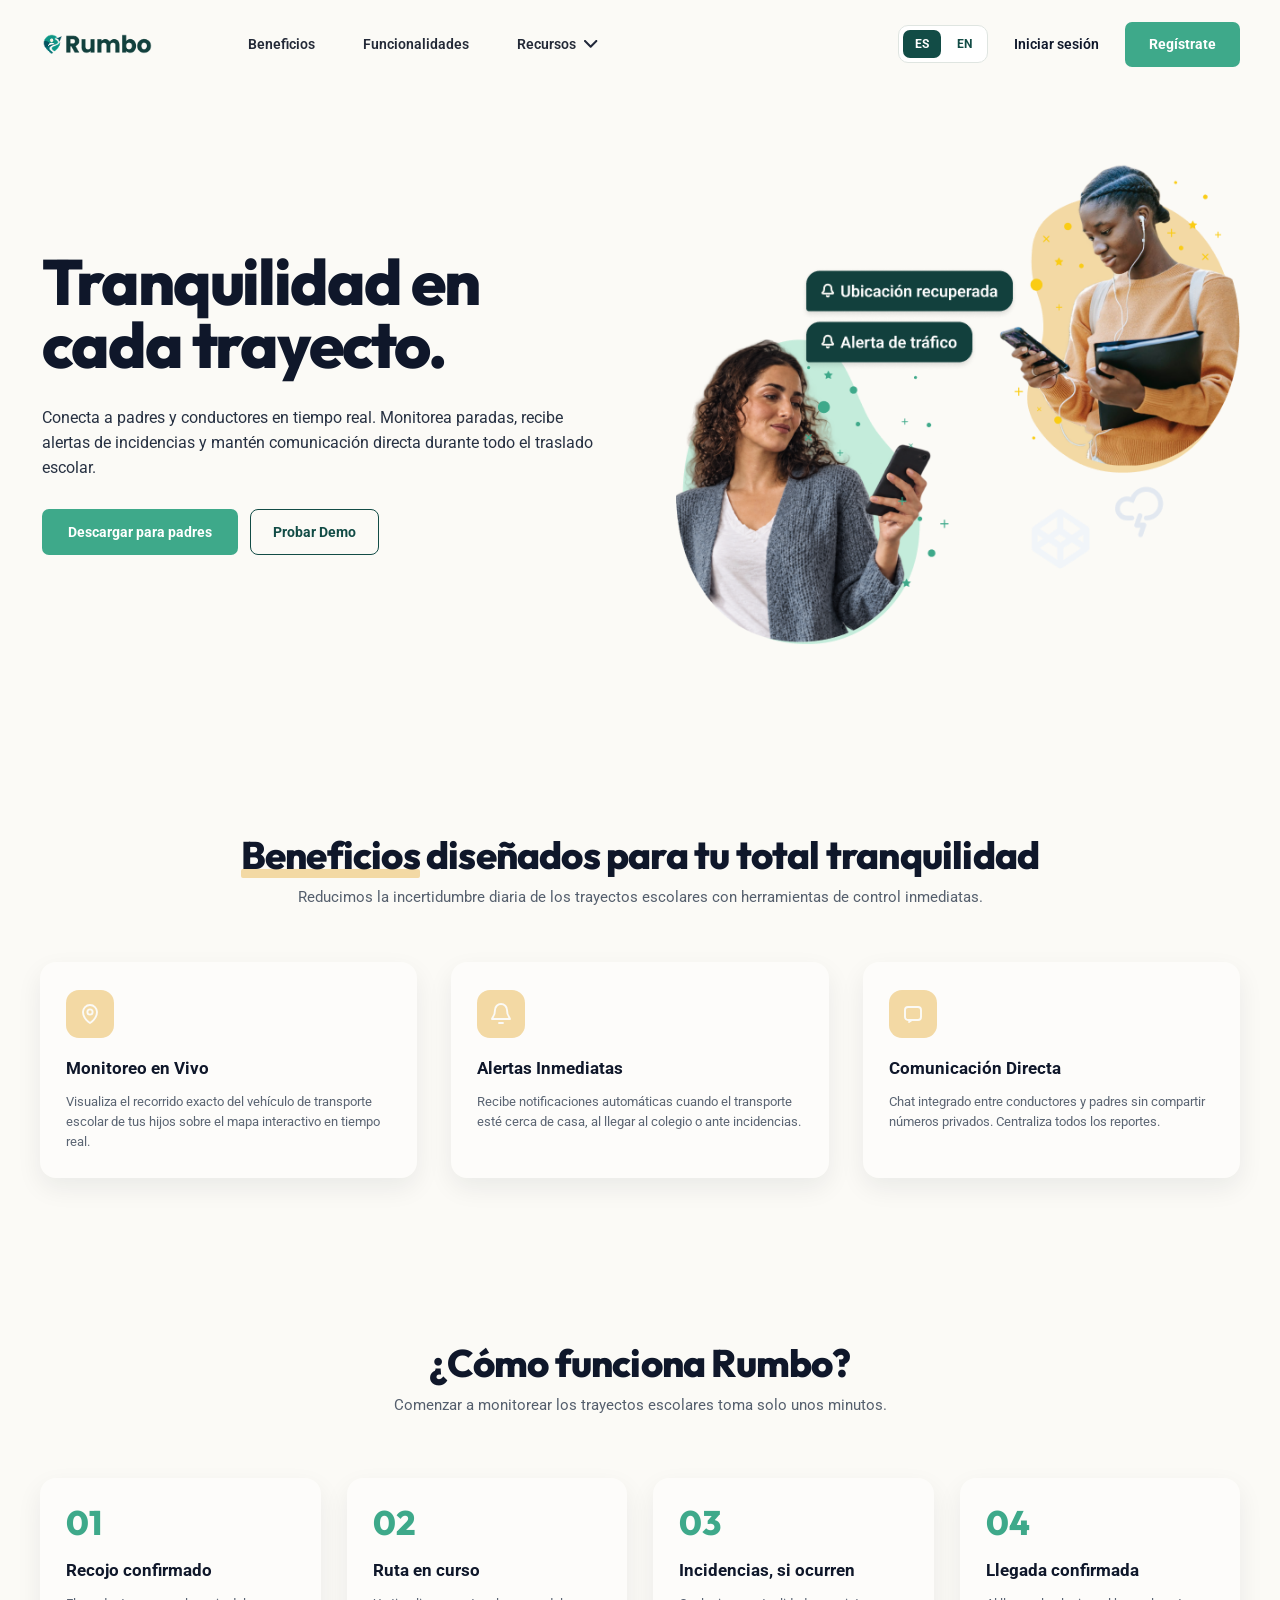
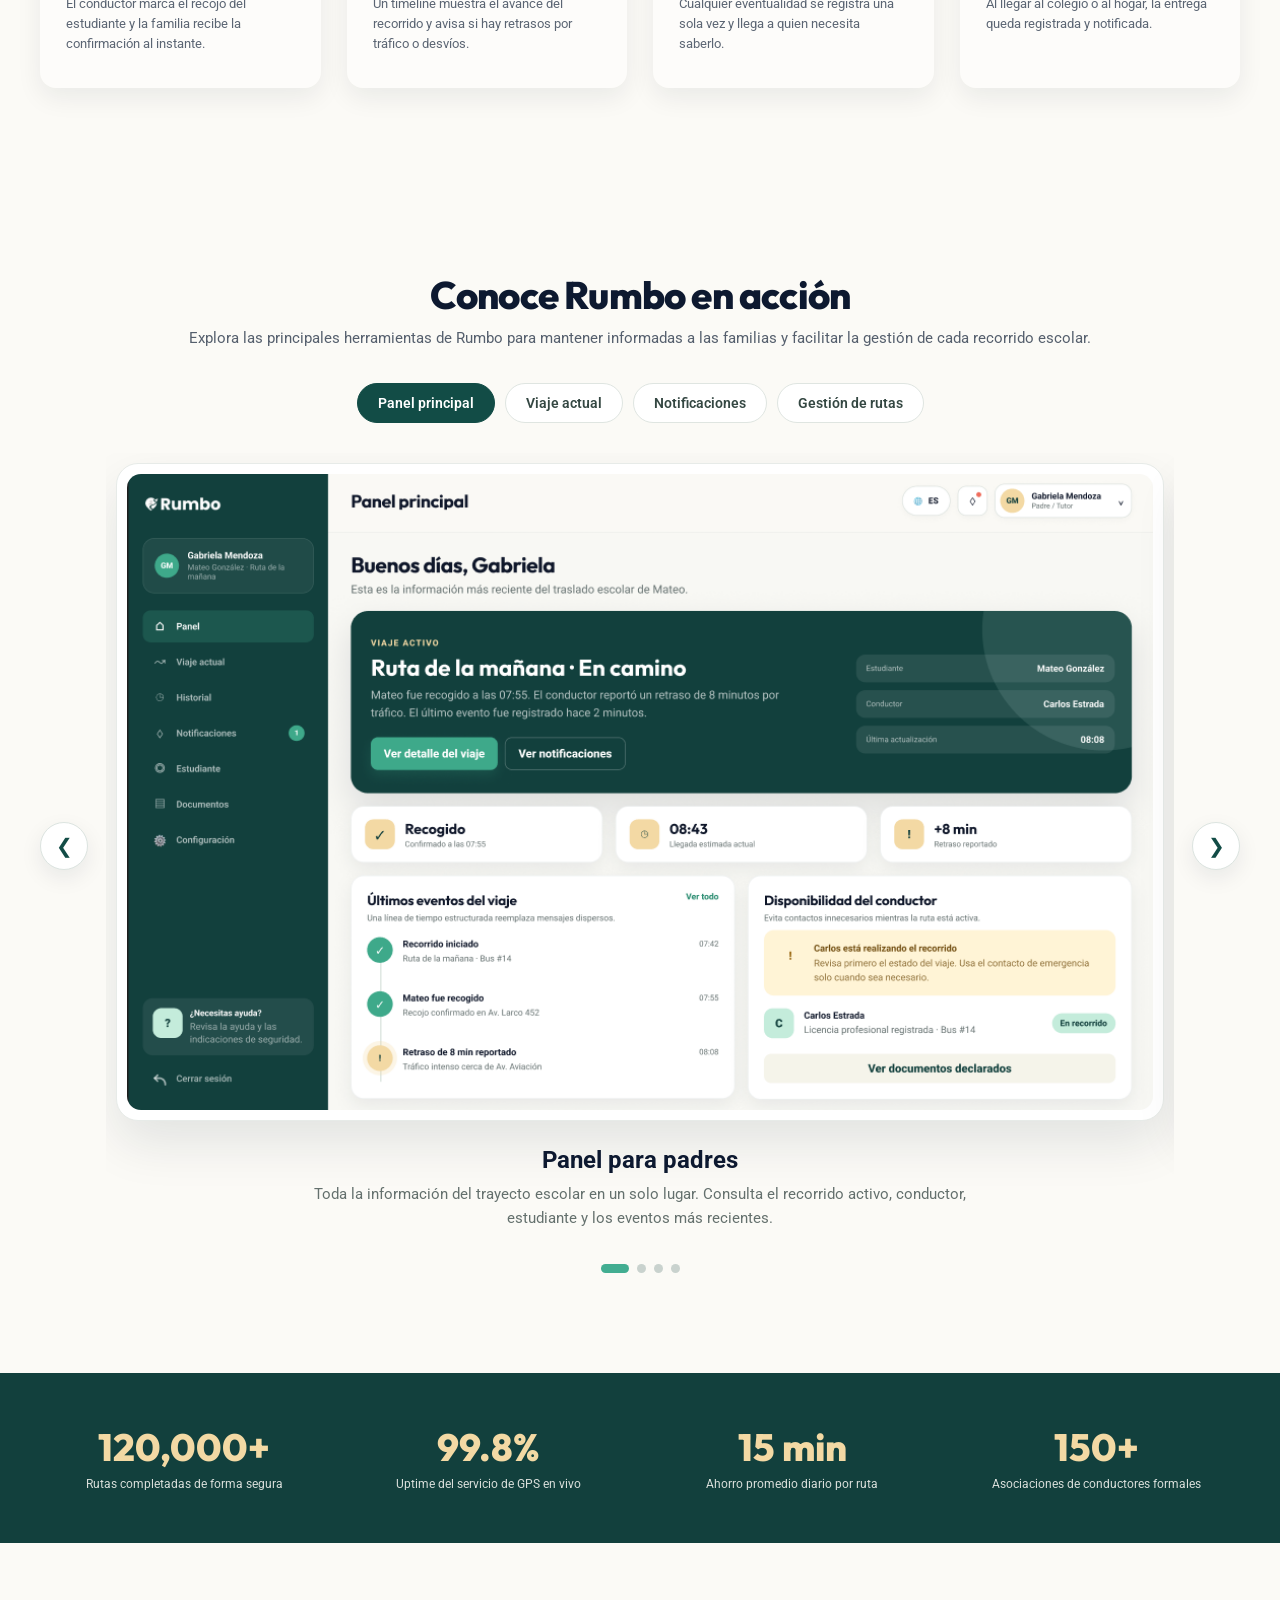
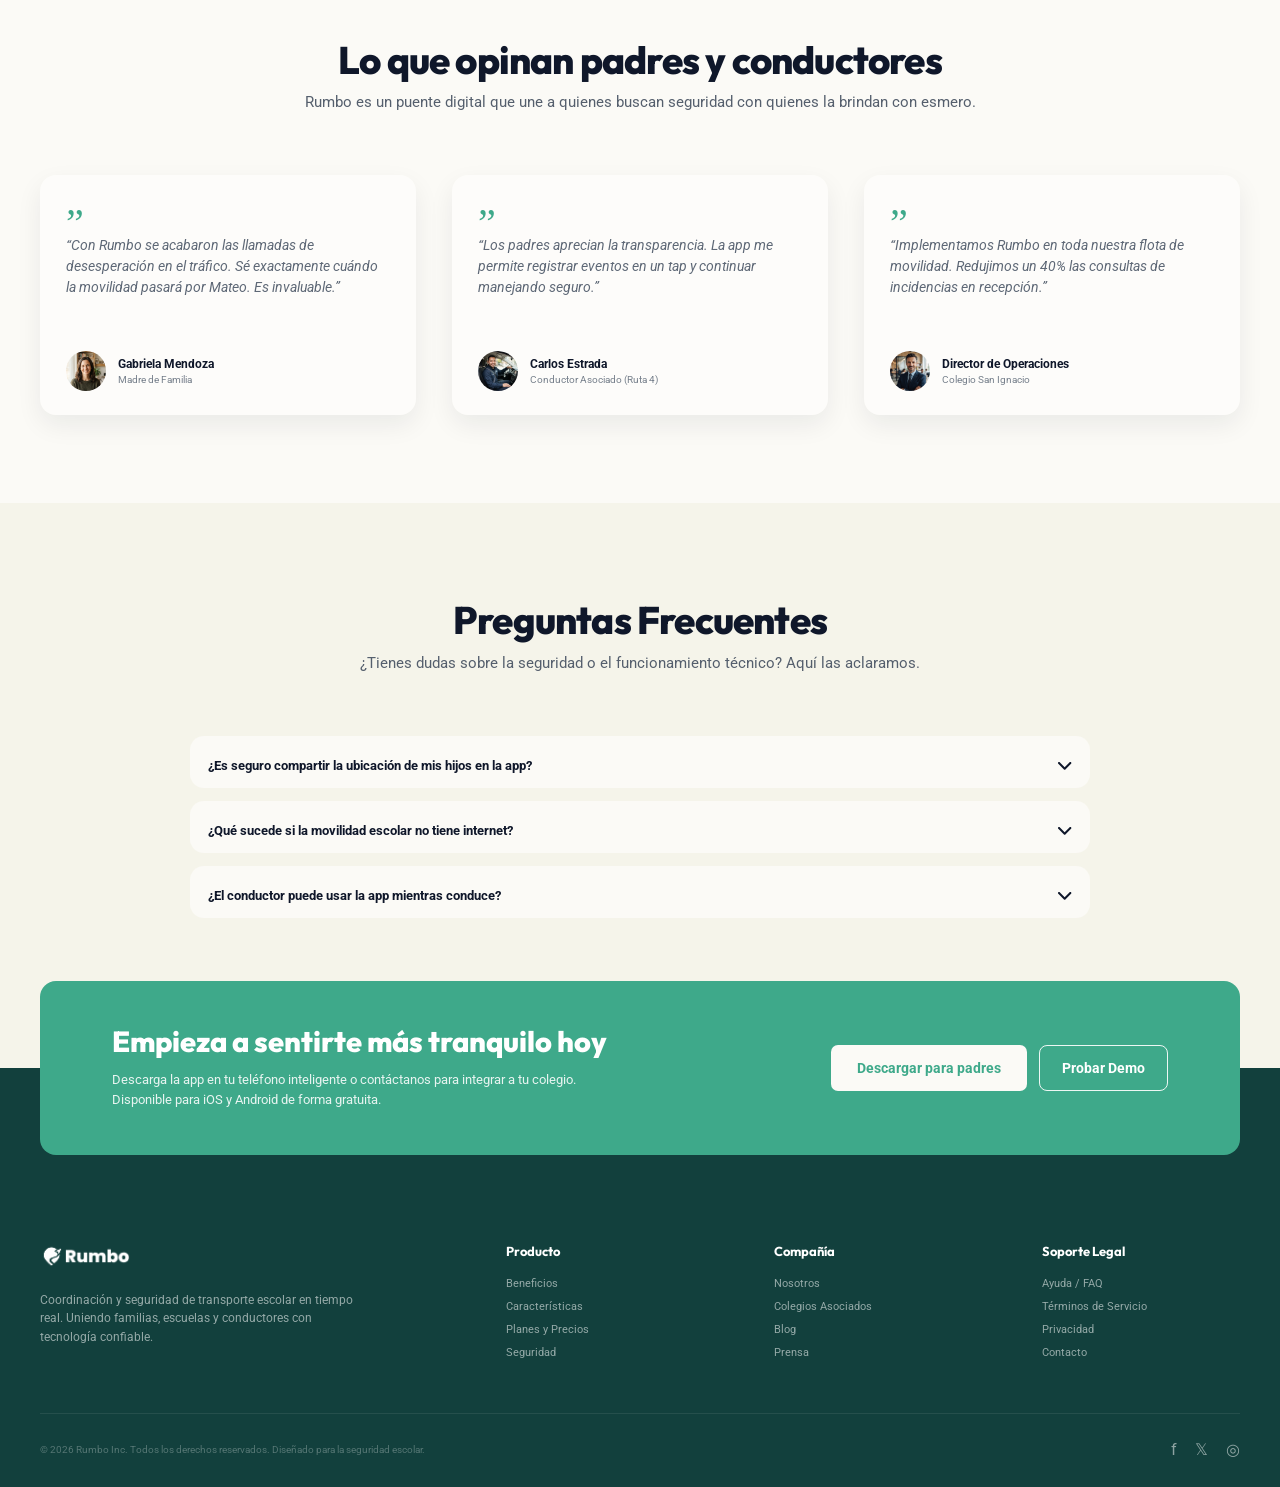
==== commit 84f665f3: "feat: add demo call to action" ====
--- a/index.html
+++ b/index.html
@@ -138,11 +138,18 @@
 
             comunicación directa durante todo el traslado escolar.</p>
 
-          <a class="btn btn-primary" href="#cta" data-i18n="hero.download">
-
-            Descargar para padres
-
-          </a>
+          <div class="hero-actions">
+
+            <a class="btn btn-primary" href="#cta" data-i18n="hero.download">
+              Descargar para padres
+            </a>
+
+            <a class="btn btn-hero-demo" href="https://aipaca-os.github.io/frontend-web-application/home"
+              target="_blank" rel="noopener noreferrer" data-i18n="hero.demo">
+              Probar Demo
+            </a>
+
+          </div>
 
         </div>
 
@@ -779,7 +786,16 @@
 
           </div>
 
-          <a class="btn btn-light" href="#" data-i18n="cta.download">Descargar para padres</a>
+          <div class="cta-actions">
+            <a class="btn btn-light" href="#" data-i18n="cta.download">
+              Descargar para padres
+            </a>
+
+            <a class="btn btn-demo" href="https://aipaca-os.github.io/frontend-web-application/home" target="_blank"
+              rel="noopener noreferrer" data-i18n="cta.demo">
+              Probar Demo
+            </a>
+          </div>
 
         </div>
 
--- a/css/styles.css
+++ b/css/styles.css
@@ -1247,4 +1247,98 @@
   .language-switcher {
     width: fit-content;
   }
+}
+
+/* ===============================
+   CTA ACTIONS
+================================ */
+
+.cta-actions {
+  display: flex;
+  align-items: center;
+  gap: 12px;
+  flex-wrap: wrap;
+}
+
+.btn-demo {
+  display: inline-flex;
+  align-items: center;
+  justify-content: center;
+
+  padding: 12px 22px;
+  border: 1px solid rgba(255, 255, 255, 0.9);
+  border-radius: 8px;
+
+  background: transparent;
+  color: #ffffff;
+
+  font-family: inherit;
+  font-weight: 700;
+  text-decoration: none;
+
+  transition: 0.2s ease;
+}
+
+.btn-demo:hover {
+  background: #ffffff;
+  color: #124c46;
+}
+
+@media (max-width: 650px) {
+  .cta-actions {
+    width: 100%;
+  }
+
+  .cta-actions .btn,
+  .cta-actions .btn-demo {
+    flex: 1 1 180px;
+    text-align: center;
+  }
+}
+
+/* ===============================
+   HERO ACTIONS
+================================ */
+
+.hero-actions {
+  display: flex;
+  align-items: center;
+  gap: 12px;
+  flex-wrap: wrap;
+}
+
+.btn-hero-demo {
+  display: inline-flex;
+  align-items: center;
+  justify-content: center;
+
+  padding: 12px 22px;
+
+  border: 1px solid #124c46;
+  border-radius: 8px;
+
+  background: transparent;
+  color: #124c46;
+
+  font-family: inherit;
+  font-weight: 700;
+  text-decoration: none;
+
+  transition: 0.2s ease;
+}
+
+.btn-hero-demo:hover {
+  background: #124c46;
+  color: #ffffff;
+}
+
+@media (max-width: 650px) {
+  .hero-actions {
+    align-items: stretch;
+  }
+
+  .hero-actions .btn,
+  .hero-actions .btn-hero-demo {
+    text-align: center;
+  }
 }
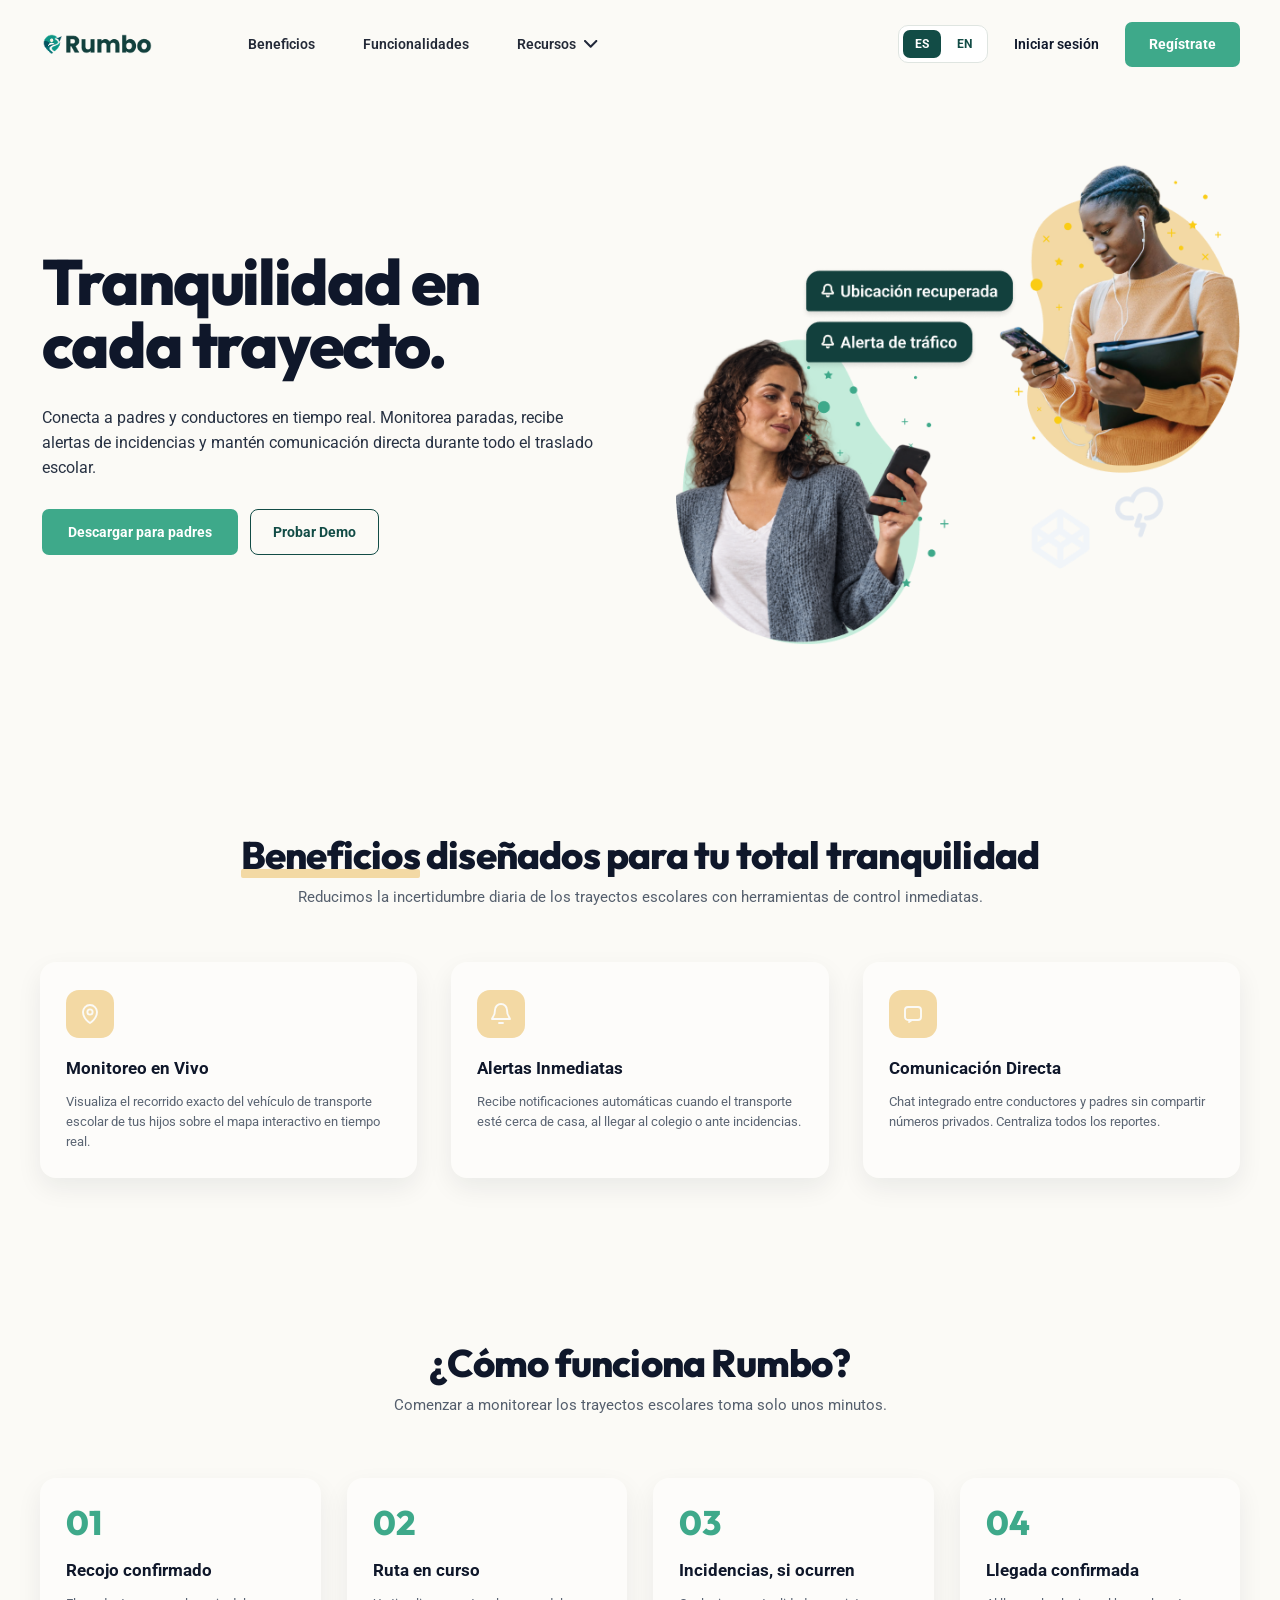
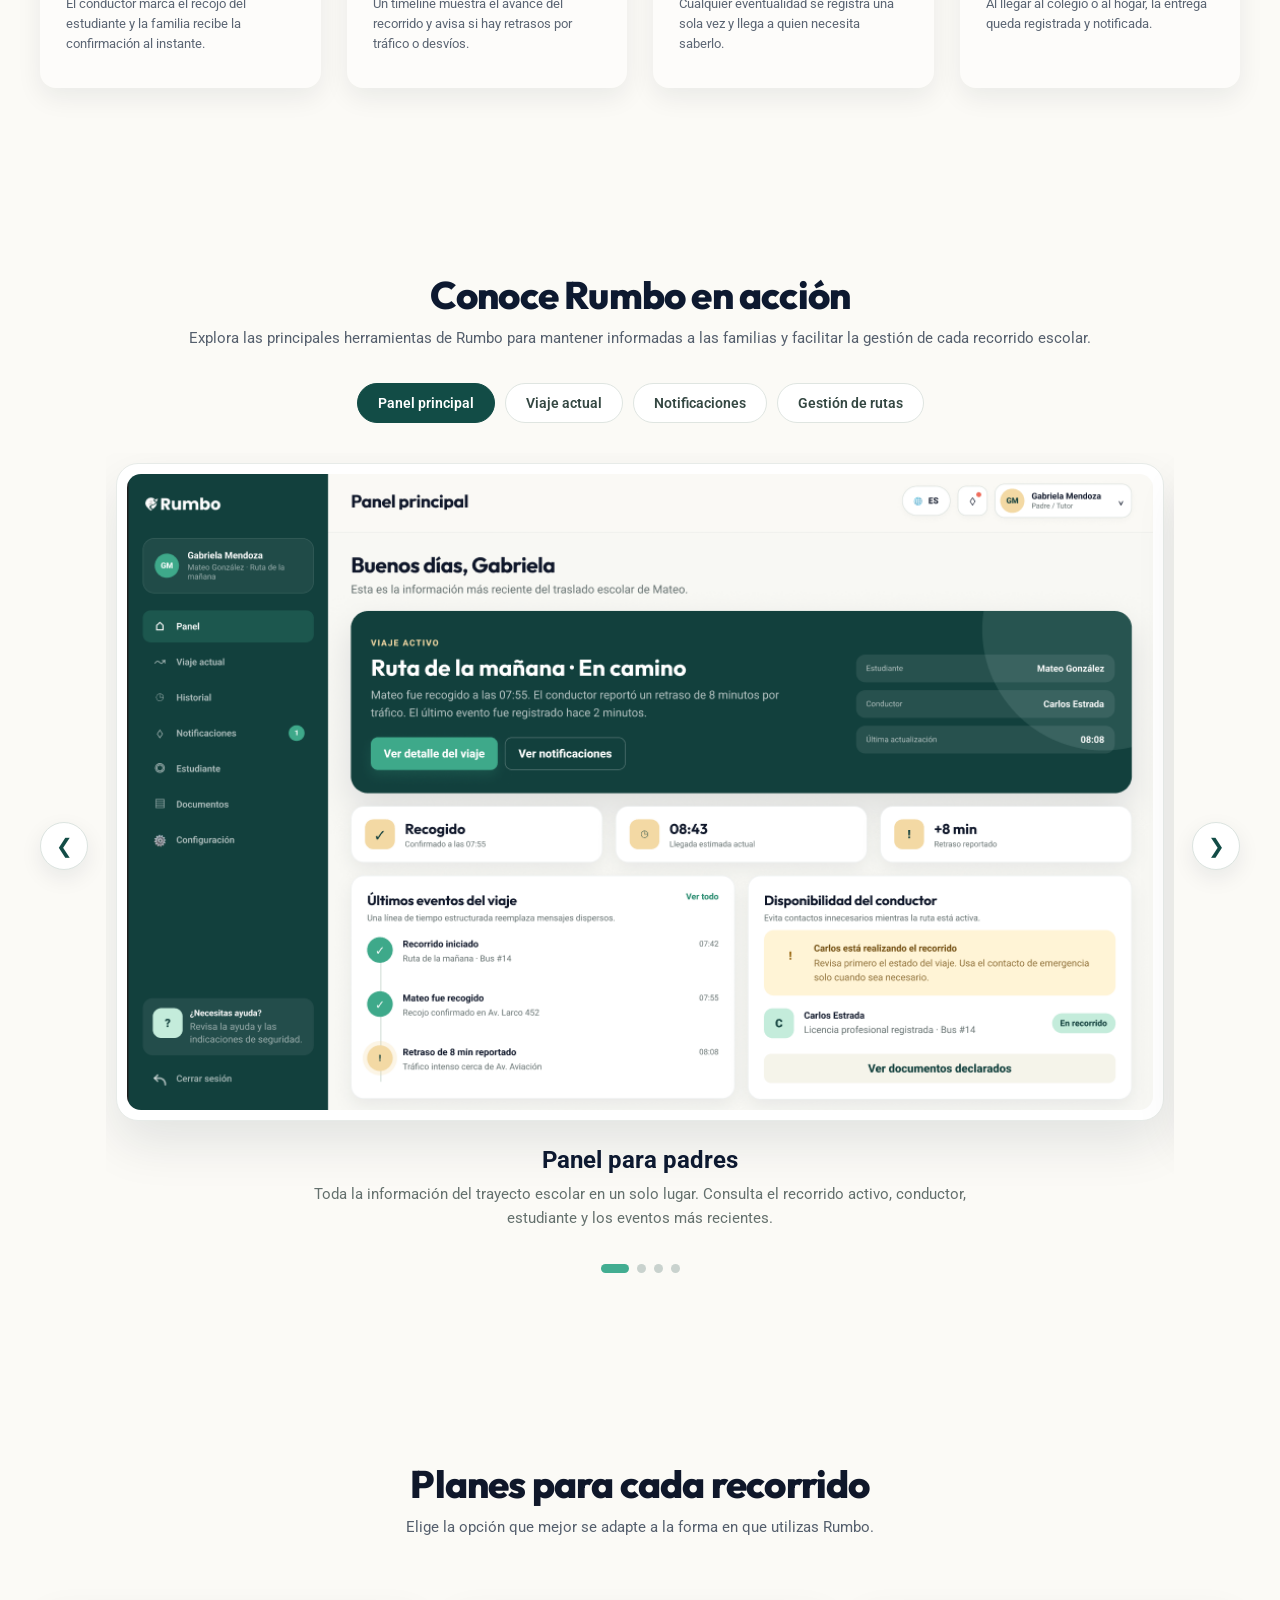
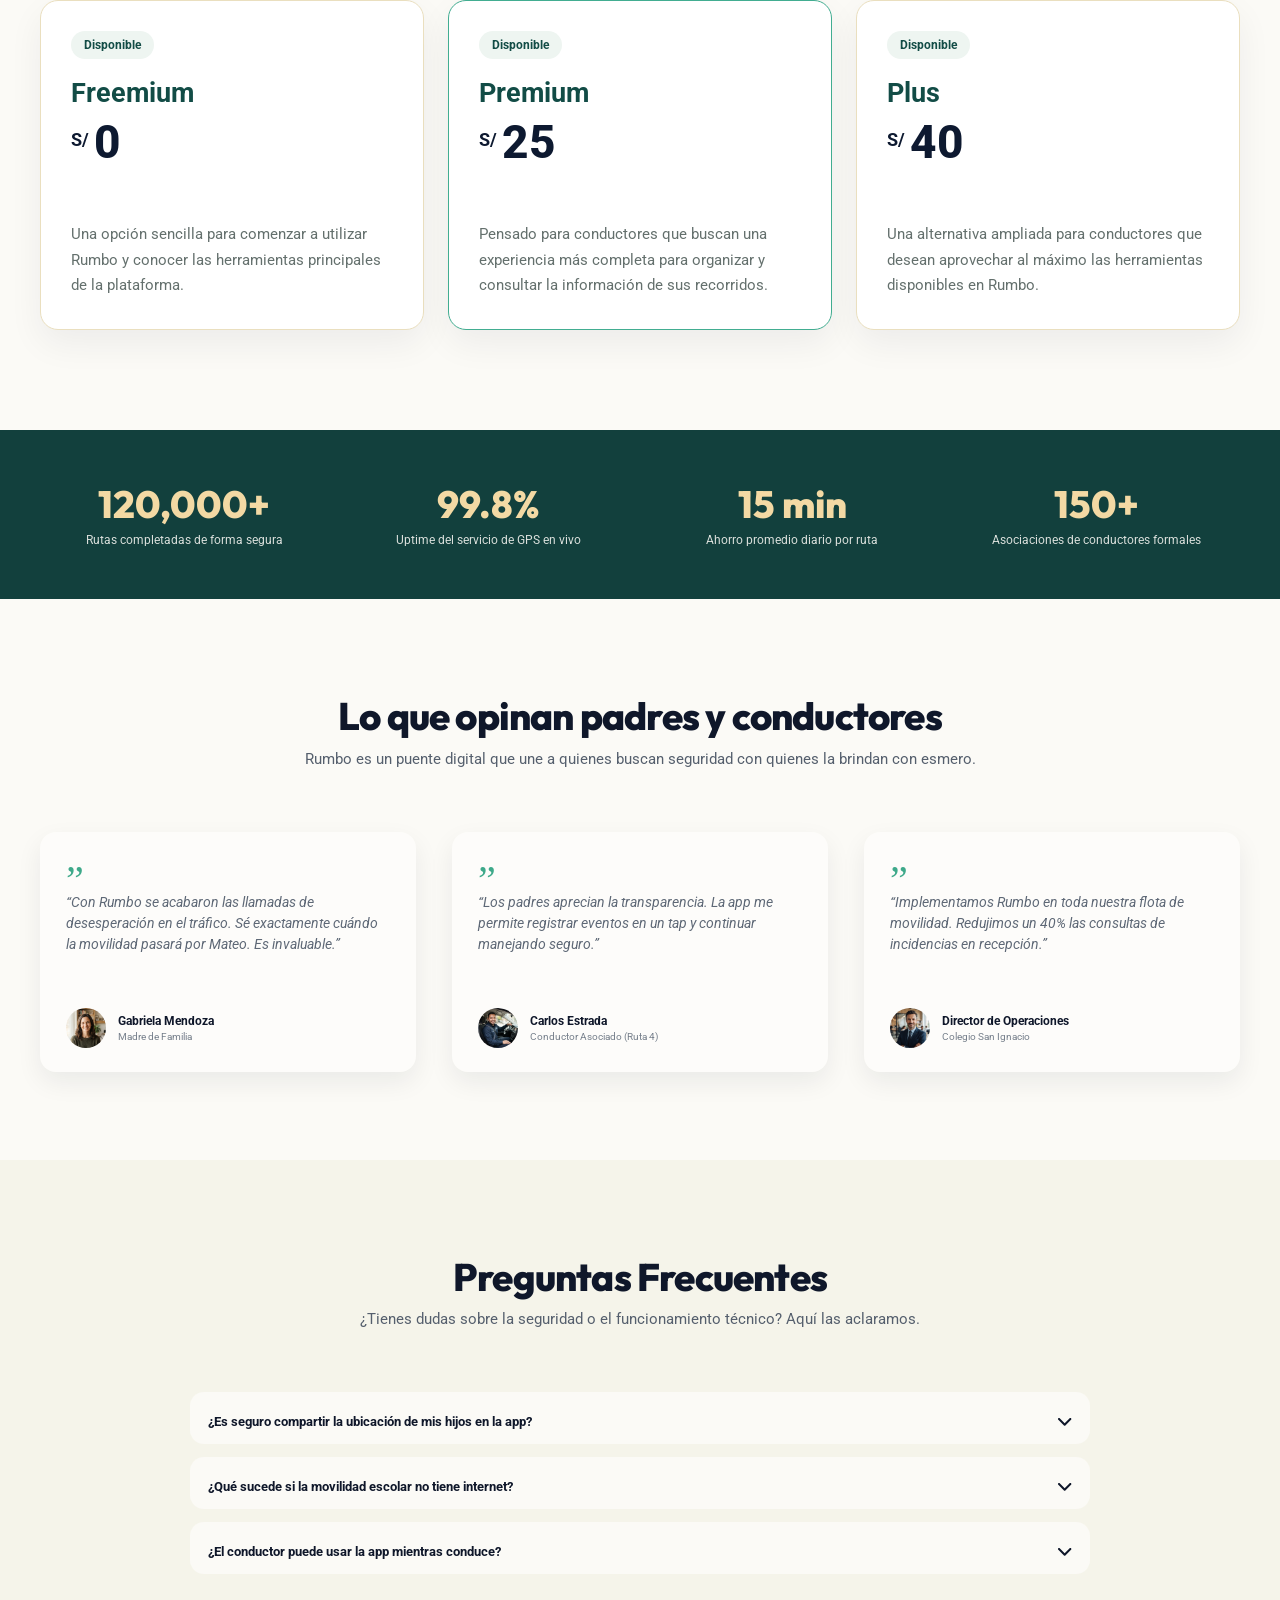
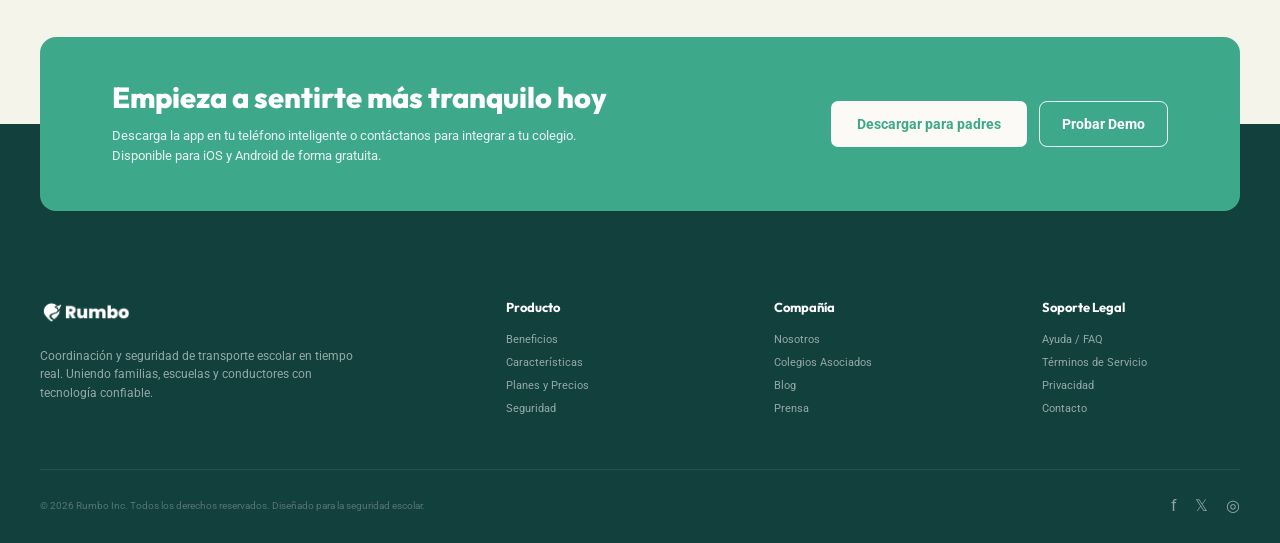
==== commit e2aa0c5d: "feat: add subscription plans showcase" ====
--- a/index.html
+++ b/index.html
@@ -576,7 +576,84 @@
       </div>
 
     </section>
-
+    <!-- =========================
+     PLANES Y SUSCRIPCIONES
+========================= -->
+    <section class="plans-section section-cream" id="planes">
+      <div class="container">
+
+        <header class="section-heading">
+          <h2 data-i18n="plans.title">Planes para cada recorrido</h2>
+          <p data-i18n="plans.subtitle">
+            Elige la opción que mejor se adapte a la forma en que utilizas Rumbo.
+          </p>
+        </header>
+
+        <div class="plans-grid">
+
+          <!-- FREEMIUM -->
+          <article class="plan-card">
+            <span class="plan-status" data-i18n="plans.available">
+              Disponible
+            </span>
+
+            <h3>Freemium</h3>
+
+            <div class="plan-price">
+              <span>S/</span>
+              <strong>0</strong>
+            </div>
+
+            <p data-i18n="plans.freemium.description">
+              Una opción sencilla para comenzar a utilizar Rumbo y conocer las
+              herramientas principales de la plataforma.
+            </p>
+          </article>
+
+
+          <!-- PREMIUM -->
+          <article class="plan-card plan-card-featured">
+            <span class="plan-status" data-i18n="plans.available">
+              Disponible
+            </span>
+
+            <h3>Premium</h3>
+
+            <div class="plan-price">
+              <span>S/</span>
+              <strong>25</strong>
+            </div>
+
+            <p data-i18n="plans.premium.description">
+              Pensado para conductores que buscan una experiencia más completa
+              para organizar y consultar la información de sus recorridos.
+            </p>
+          </article>
+
+
+          <!-- PLUS -->
+          <article class="plan-card">
+            <span class="plan-status" data-i18n="plans.available">
+              Disponible
+            </span>
+
+            <h3>Plus</h3>
+
+            <div class="plan-price">
+              <span>S/</span>
+              <strong>40</strong>
+            </div>
+
+            <p data-i18n="plans.plus.description">
+              Una alternativa ampliada para conductores que desean aprovechar
+              al máximo las herramientas disponibles en Rumbo.
+            </p>
+          </article>
+
+        </div>
+
+      </div>
+    </section>
     <section class="metrics" aria-label="Indicadores de Rumbo">
 
       <div class="container metrics-grid">
@@ -830,7 +907,7 @@
 
         <a href="#funcionalidades" data-i18n="footer.features">Características</a>
 
-        <a href="#" data-i18n="footer.plans">Planes y Precios</a>
+        <a href="#planes" data-i18n="footer.plans">Planes y Precios</a>
 
         <a href="#faq" data-i18n="footer.security">Seguridad</a>
 
--- a/css/styles.css
+++ b/css/styles.css
@@ -1341,4 +1341,144 @@
   .hero-actions .btn-hero-demo {
     text-align: center;
   }
+}
+
+/* ===============================
+   PLANES Y SUSCRIPCIONES
+================================ */
+
+.plans-section {
+  padding: 90px 0 100px;
+}
+
+.plans-grid {
+  display: grid;
+  grid-template-columns: repeat(3, 1fr);
+  gap: 24px;
+  margin-top: 42px;
+}
+
+.plan-card {
+  position: relative;
+
+  display: flex;
+  flex-direction: column;
+
+  min-height: 330px;
+  padding: 30px;
+
+  background: #ffffff;
+  border: 1px solid #eadfbf;
+  border-radius: 18px;
+
+  box-shadow: 0 14px 35px rgba(13, 25, 48, 0.06);
+
+  transition:
+    transform 0.25s ease,
+    box-shadow 0.25s ease;
+}
+
+.plan-card:hover {
+  transform: translateY(-6px);
+
+  box-shadow:
+    0 20px 45px rgba(13, 25, 48, 0.10);
+}
+
+.plan-card-featured {
+  border-color: #42ad91;
+}
+
+.plan-status {
+  align-self: flex-start;
+
+  margin-bottom: 18px;
+  padding: 7px 13px;
+
+  border-radius: 999px;
+
+  background: #eef5f1;
+  color: #124c46;
+
+  font-size: 12px;
+  font-weight: 700;
+}
+
+.plan-card h3 {
+  margin: 0 0 10px;
+
+  color: #124c46;
+
+  font-size: 27px;
+  font-weight: 700;
+}
+
+.plan-price {
+  display: flex;
+  align-items: flex-start;
+  gap: 5px;
+
+  margin-bottom: 24px;
+
+  color: #0d1930;
+}
+
+.plan-price span {
+  margin-top: 10px;
+
+  font-size: 18px;
+  font-weight: 700;
+}
+
+.plan-price strong {
+  font-size: 46px;
+  line-height: 1;
+  font-weight: 800;
+}
+
+.plan-card p {
+  margin: auto 0 0;
+
+  color: #64706d;
+
+  font-size: 15px;
+  line-height: 1.7;
+}
+
+
+/* TABLET */
+
+@media (max-width: 900px) {
+  .plans-grid {
+    grid-template-columns: 1fr;
+    max-width: 650px;
+    margin-left: auto;
+    margin-right: auto;
+  }
+
+  .plan-card {
+    min-height: auto;
+  }
+}
+
+
+/* MOBILE */
+
+@media (max-width: 650px) {
+  .plans-section {
+    padding: 60px 0 70px;
+  }
+
+  .plans-grid {
+    gap: 18px;
+    margin-top: 30px;
+  }
+
+  .plan-card {
+    padding: 24px;
+  }
+
+  .plan-price strong {
+    font-size: 40px;
+  }
 }
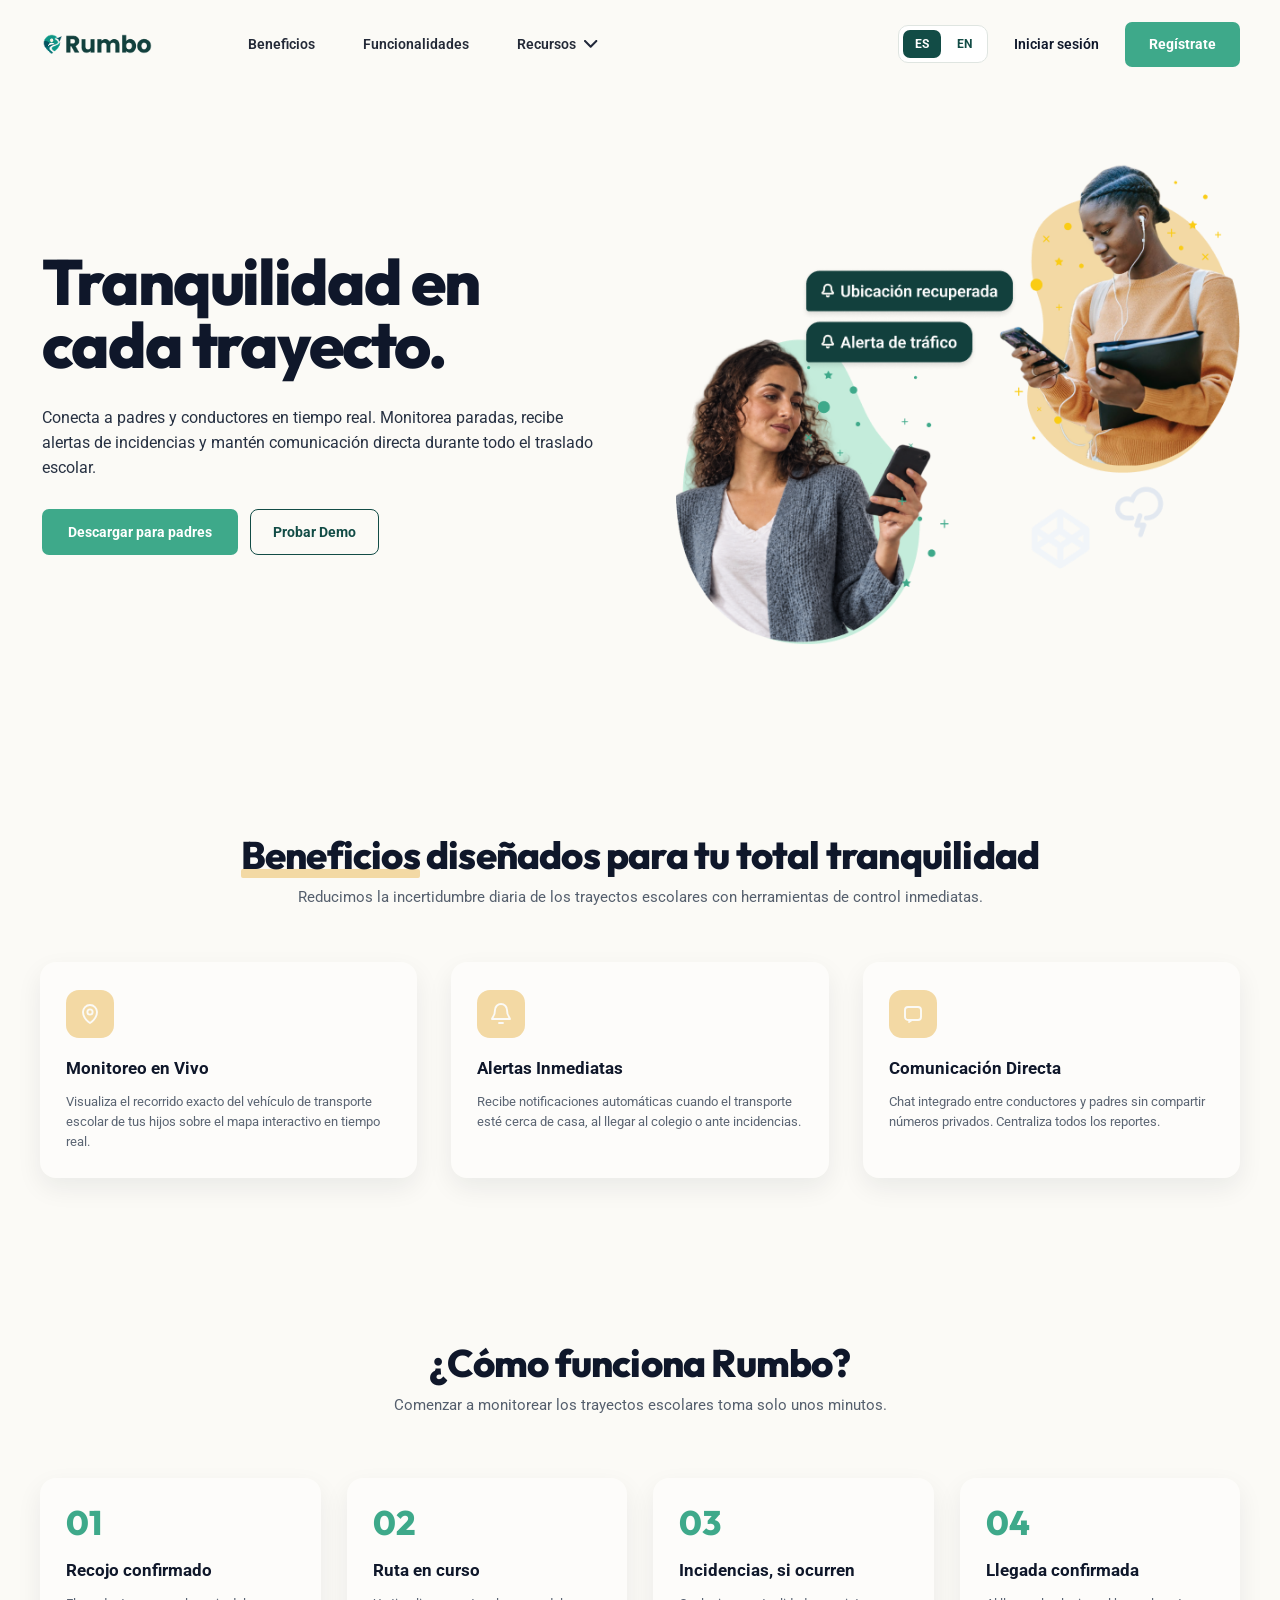
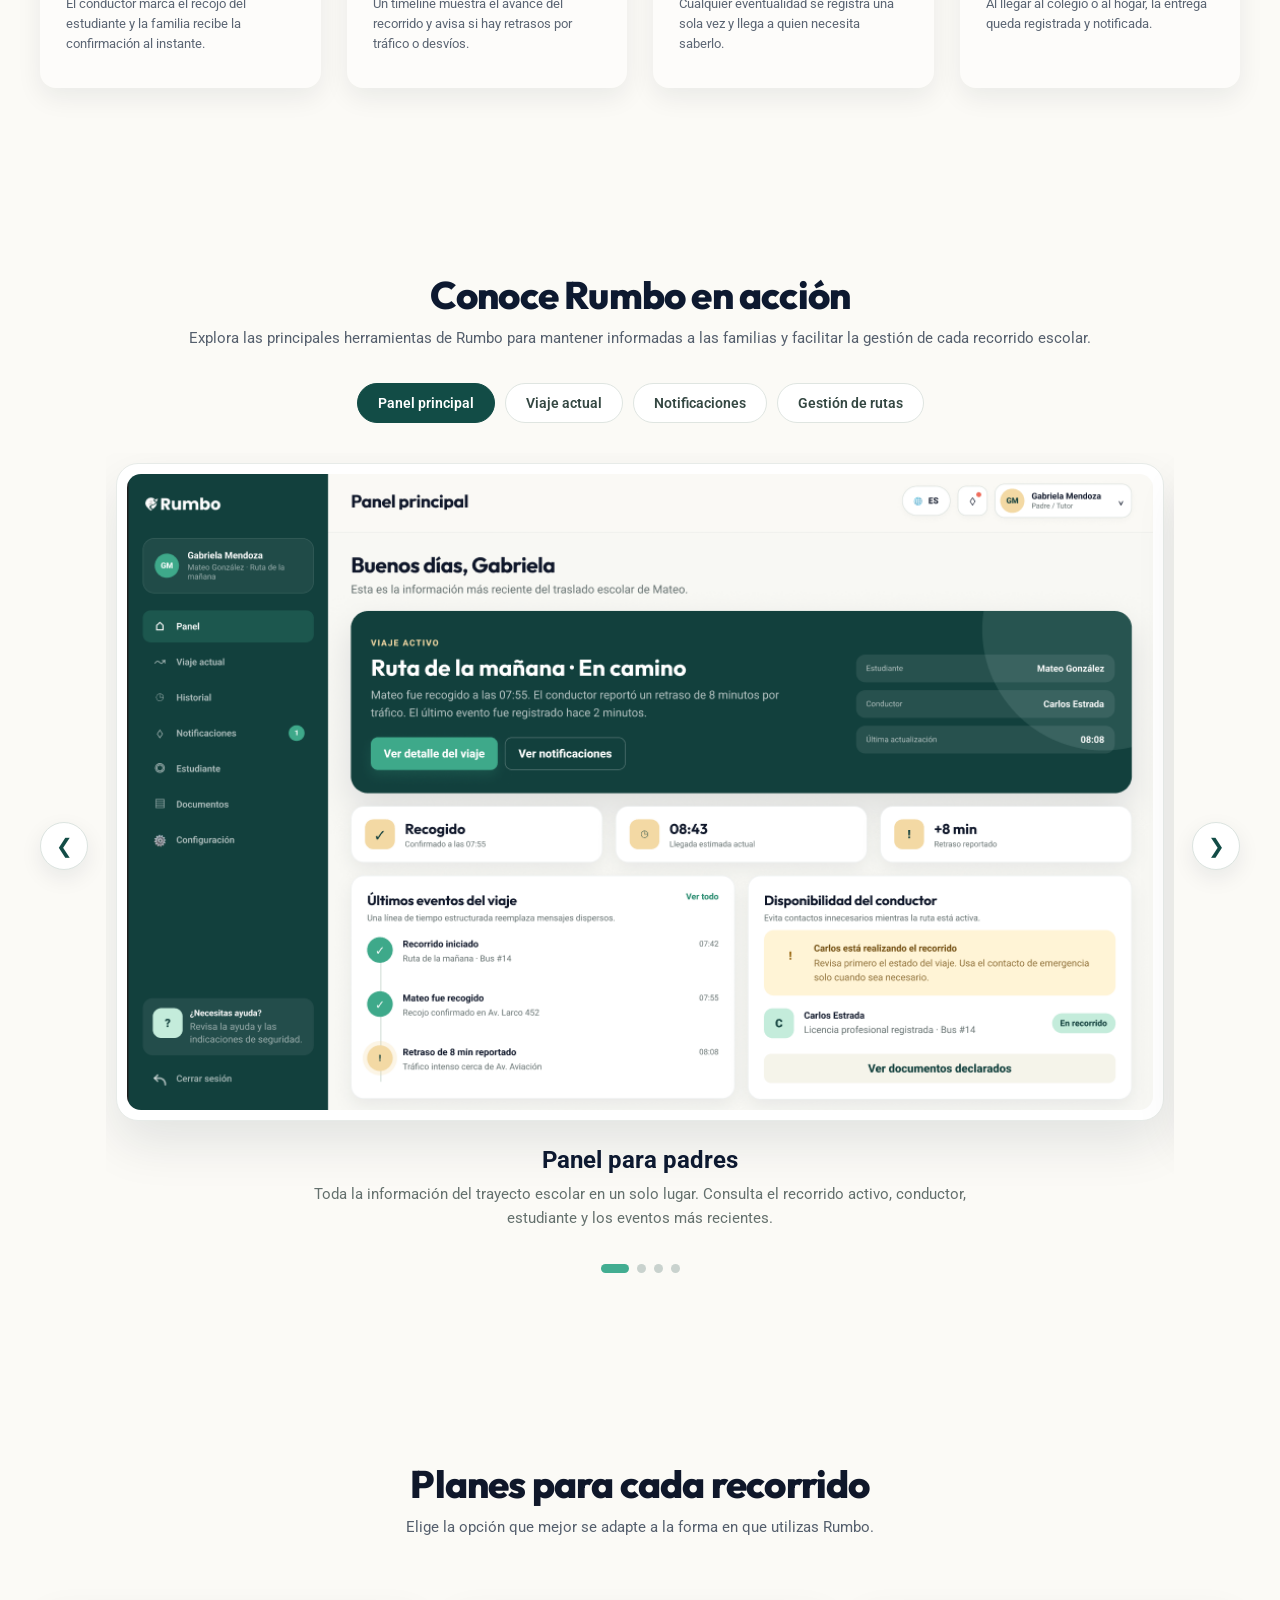
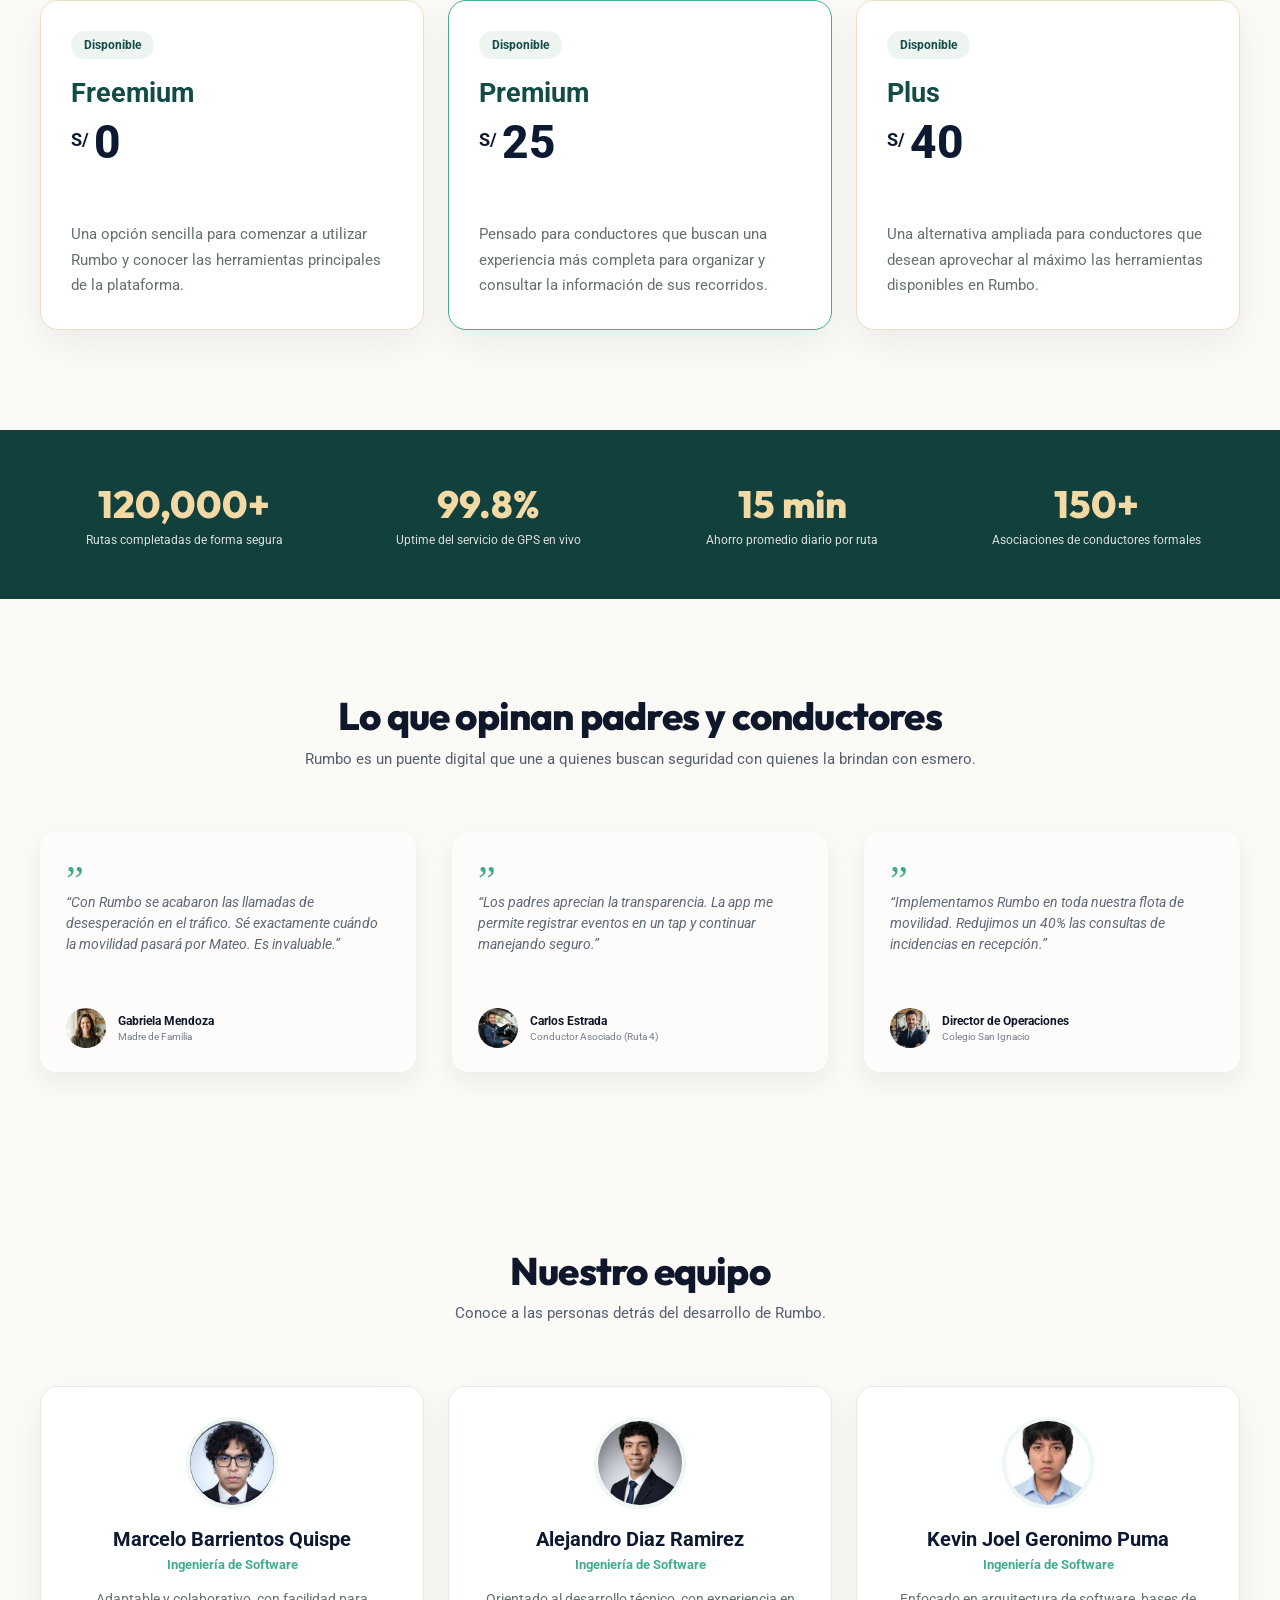
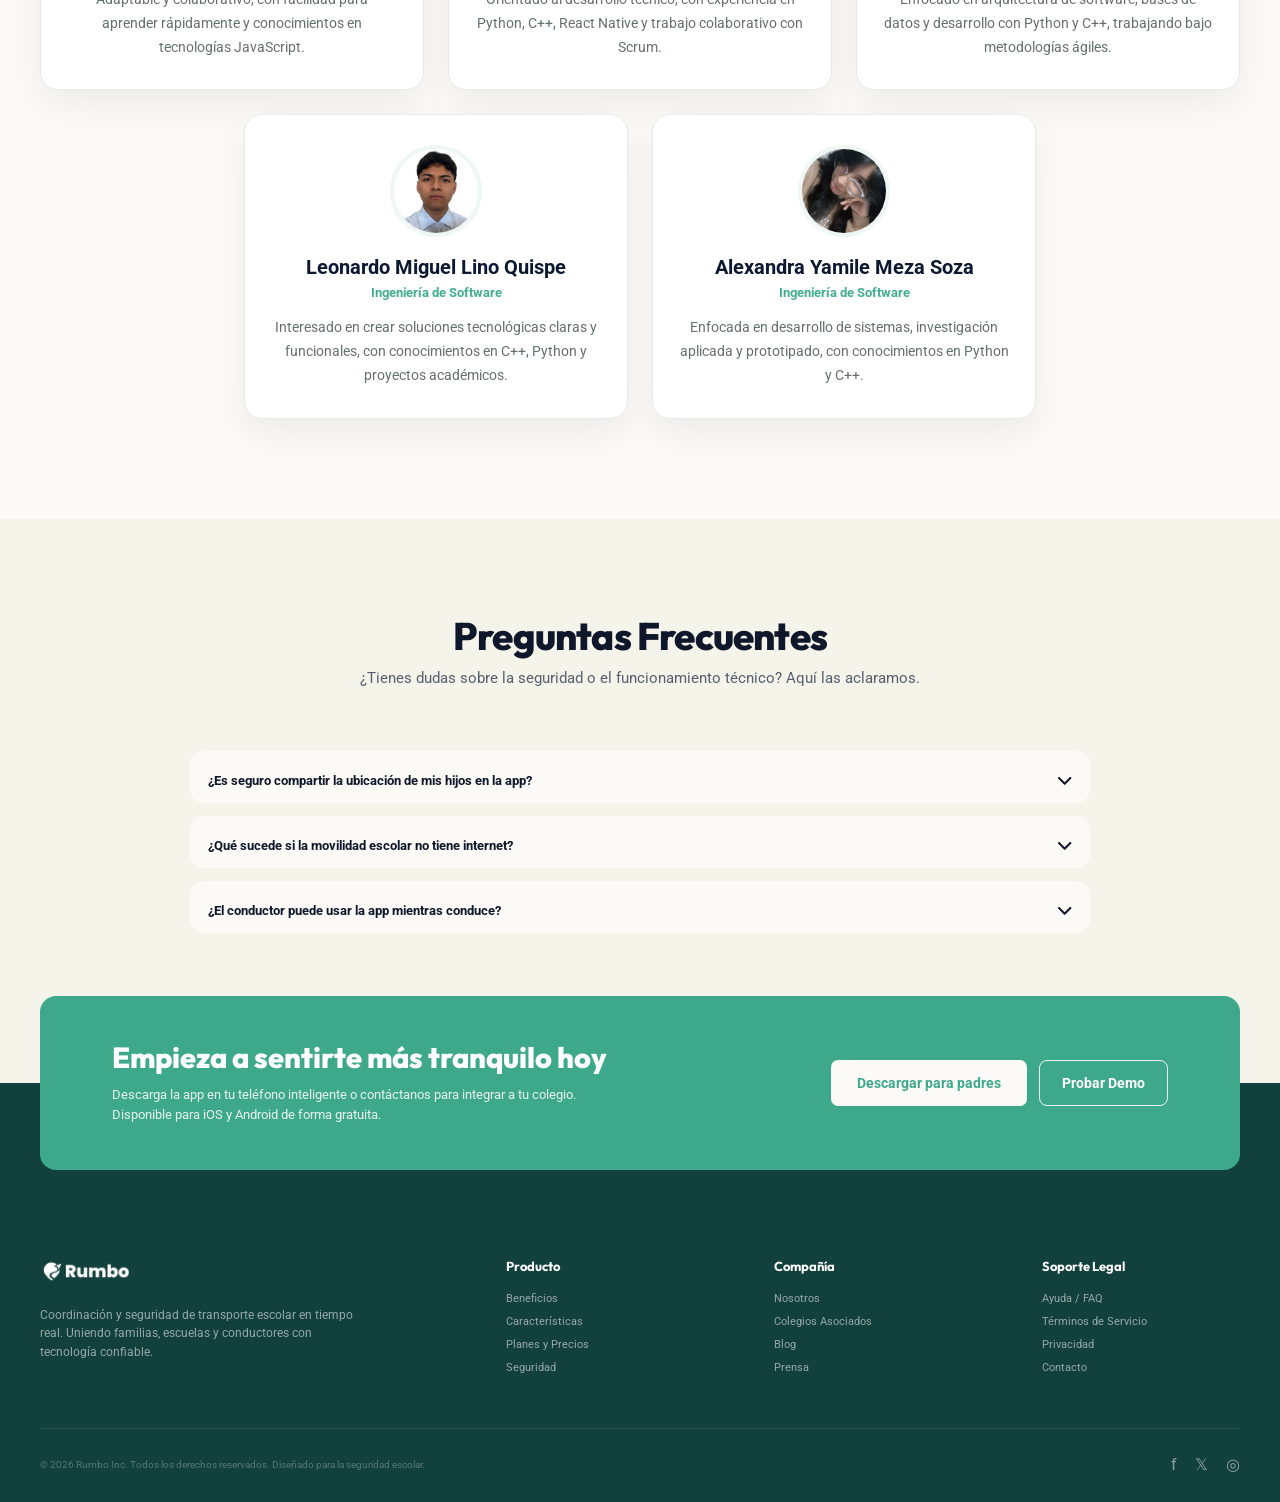
==== commit bcd9ea5a: "feat: add team showcase section" ====
--- a/index.html
+++ b/index.html
@@ -759,7 +759,106 @@
 
     </section>
 
-
+    <!-- =========================
+     NUESTRO EQUIPO
+========================= -->
+    <section class="team-section section-cream" id="equipo">
+      <div class="container">
+
+        <header class="section-heading">
+          <h2 data-i18n="team.title">Nuestro equipo</h2>
+
+          <p data-i18n="team.subtitle">
+            Conoce a las personas detrás del desarrollo de Rumbo.
+          </p>
+        </header>
+
+        <div class="team-grid">
+
+          <!-- MARCELO -->
+          <article class="team-card">
+            <img src="./assets/team/team-marcelo.png" alt="Marcelo Barrientos Quispe" class="team-photo" />
+
+            <h3>Marcelo Barrientos Quispe</h3>
+
+            <span class="team-career" data-i18n="team.career">
+              Ingeniería de Software
+            </span>
+
+            <p data-i18n="team.marcelo.description">
+              Adaptable y colaborativo, con facilidad para aprender rápidamente
+              y conocimientos en tecnologías JavaScript.
+            </p>
+          </article>
+
+          <!-- ALEJANDRO -->
+          <article class="team-card">
+            <img src="./assets/team/team-alejandro.png" alt="Alejandro Diaz Ramirez" class="team-photo" />
+
+            <h3>Alejandro Diaz Ramirez</h3>
+
+            <span class="team-career" data-i18n="team.career">
+              Ingeniería de Software
+            </span>
+
+            <p data-i18n="team.alejandro.description">
+              Orientado al desarrollo técnico, con experiencia en Python, C++,
+              React Native y trabajo colaborativo con Scrum.
+            </p>
+          </article>
+
+          <!-- KEVIN -->
+          <article class="team-card">
+            <img src="./assets/team/team-kevin.png" alt="Kevin Joel Geronimo Puma" class="team-photo" />
+
+            <h3>Kevin Joel Geronimo Puma</h3>
+
+            <span class="team-career" data-i18n="team.career">
+              Ingeniería de Software
+            </span>
+
+            <p data-i18n="team.kevin.description">
+              Enfocado en arquitectura de software, bases de datos y desarrollo
+              con Python y C++, trabajando bajo metodologías ágiles.
+            </p>
+          </article>
+
+          <!-- LEONARDO -->
+          <article class="team-card">
+            <img src="./assets/team/team-leonardo.jpg" alt="Leonardo Miguel Lino Quispe" class="team-photo" />
+
+            <h3>Leonardo Miguel Lino Quispe</h3>
+
+            <span class="team-career" data-i18n="team.career">
+              Ingeniería de Software
+            </span>
+
+            <p data-i18n="team.leonardo.description">
+              Interesado en crear soluciones tecnológicas claras y funcionales,
+              con conocimientos en C++, Python y proyectos académicos.
+            </p>
+          </article>
+
+          <!-- ALEXANDRA -->
+          <article class="team-card">
+            <img src="./assets/team/team-alexandra.png" alt="Alexandra Yamile Meza Soza" class="team-photo" />
+
+            <h3>Alexandra Yamile Meza Soza</h3>
+
+            <span class="team-career" data-i18n="team.career">
+              Ingeniería de Software
+            </span>
+
+            <p data-i18n="team.alexandra.description">
+              Enfocada en desarrollo de sistemas, investigación aplicada y
+              prototipado, con conocimientos en Python y C++.
+            </p>
+          </article>
+
+        </div>
+
+      </div>
+    </section>
 
     <section class="faq-section" id="faq">
 
--- a/css/styles.css
+++ b/css/styles.css
@@ -1481,4 +1481,154 @@
   .plan-price strong {
     font-size: 40px;
   }
+}
+
+/* ===============================
+   NUESTRO EQUIPO
+================================ */
+
+.team-section {
+  padding: 90px 0 100px;
+}
+
+.team-grid {
+  display: grid;
+  grid-template-columns: repeat(6, 1fr);
+  gap: 24px;
+  margin-top: 42px;
+}
+
+.team-card {
+  grid-column: span 2;
+
+  display: flex;
+  flex-direction: column;
+  align-items: center;
+
+  padding: 30px 26px;
+
+  background: #ffffff;
+  border: 1px solid #e7ebe8;
+  border-radius: 18px;
+
+  text-align: center;
+
+  box-shadow: 0 14px 35px rgba(13, 25, 48, 0.06);
+
+  transition:
+    transform 0.25s ease,
+    box-shadow 0.25s ease;
+}
+
+.team-card:hover {
+  transform: translateY(-6px);
+  box-shadow: 0 20px 45px rgba(13, 25, 48, 0.10);
+}
+
+/* Centrar los dos últimos integrantes */
+
+.team-card:nth-child(4) {
+  grid-column: 2 / span 2;
+}
+
+.team-card:nth-child(5) {
+  grid-column: 4 / span 2;
+}
+
+.team-photo {
+  width: 92px;
+  height: 92px;
+
+  margin-bottom: 18px;
+
+  border-radius: 50%;
+  object-fit: cover;
+
+  border: 4px solid #eef7f4;
+}
+
+.team-card h3 {
+  margin: 0 0 6px;
+
+  color: #0d1930;
+
+  font-size: 20px;
+  font-weight: 700;
+}
+
+.team-career {
+  display: inline-block;
+
+  margin-bottom: 16px;
+
+  color: #42ad91;
+
+  font-size: 13px;
+  font-weight: 700;
+}
+
+.team-card p {
+  margin: 0;
+
+  color: #64706d;
+
+  font-size: 14px;
+  line-height: 1.7;
+}
+
+
+/* TABLET */
+
+@media (max-width: 900px) {
+
+  .team-grid {
+    grid-template-columns: repeat(2, 1fr);
+  }
+
+  .team-card {
+    grid-column: auto;
+  }
+
+  .team-card:nth-child(4),
+  .team-card:nth-child(5) {
+    grid-column: auto;
+  }
+
+  .team-card:last-child {
+    grid-column: 1 / -1;
+    max-width: 450px;
+    width: 100%;
+    justify-self: center;
+  }
+}
+
+
+/* MOBILE */
+
+@media (max-width: 650px) {
+
+  .team-section {
+    padding: 60px 0 70px;
+  }
+
+  .team-grid {
+    grid-template-columns: 1fr;
+    gap: 18px;
+    margin-top: 30px;
+  }
+
+  .team-card,
+  .team-card:last-child {
+    grid-column: auto;
+    max-width: none;
+  }
+
+  .team-card {
+    padding: 26px 22px;
+  }
+
+  .team-photo {
+    width: 84px;
+    height: 84px;
+  }
 }
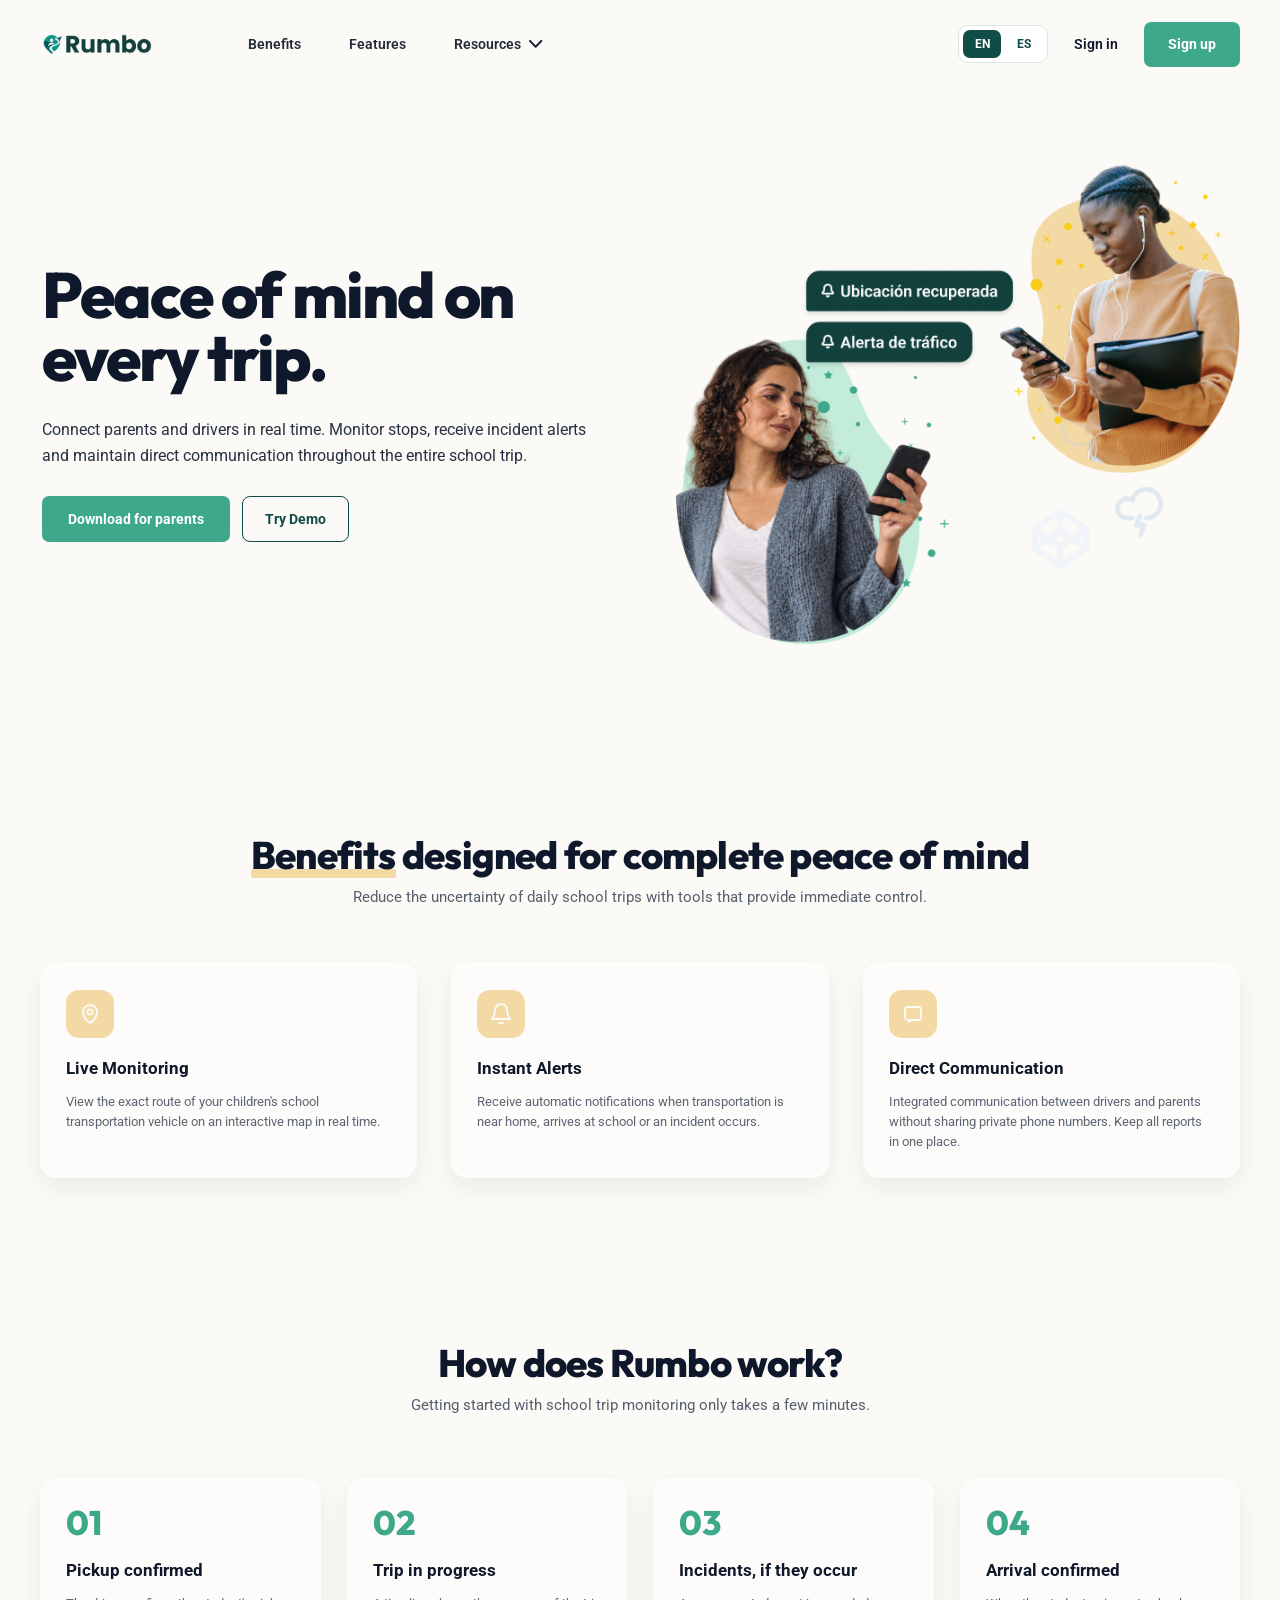
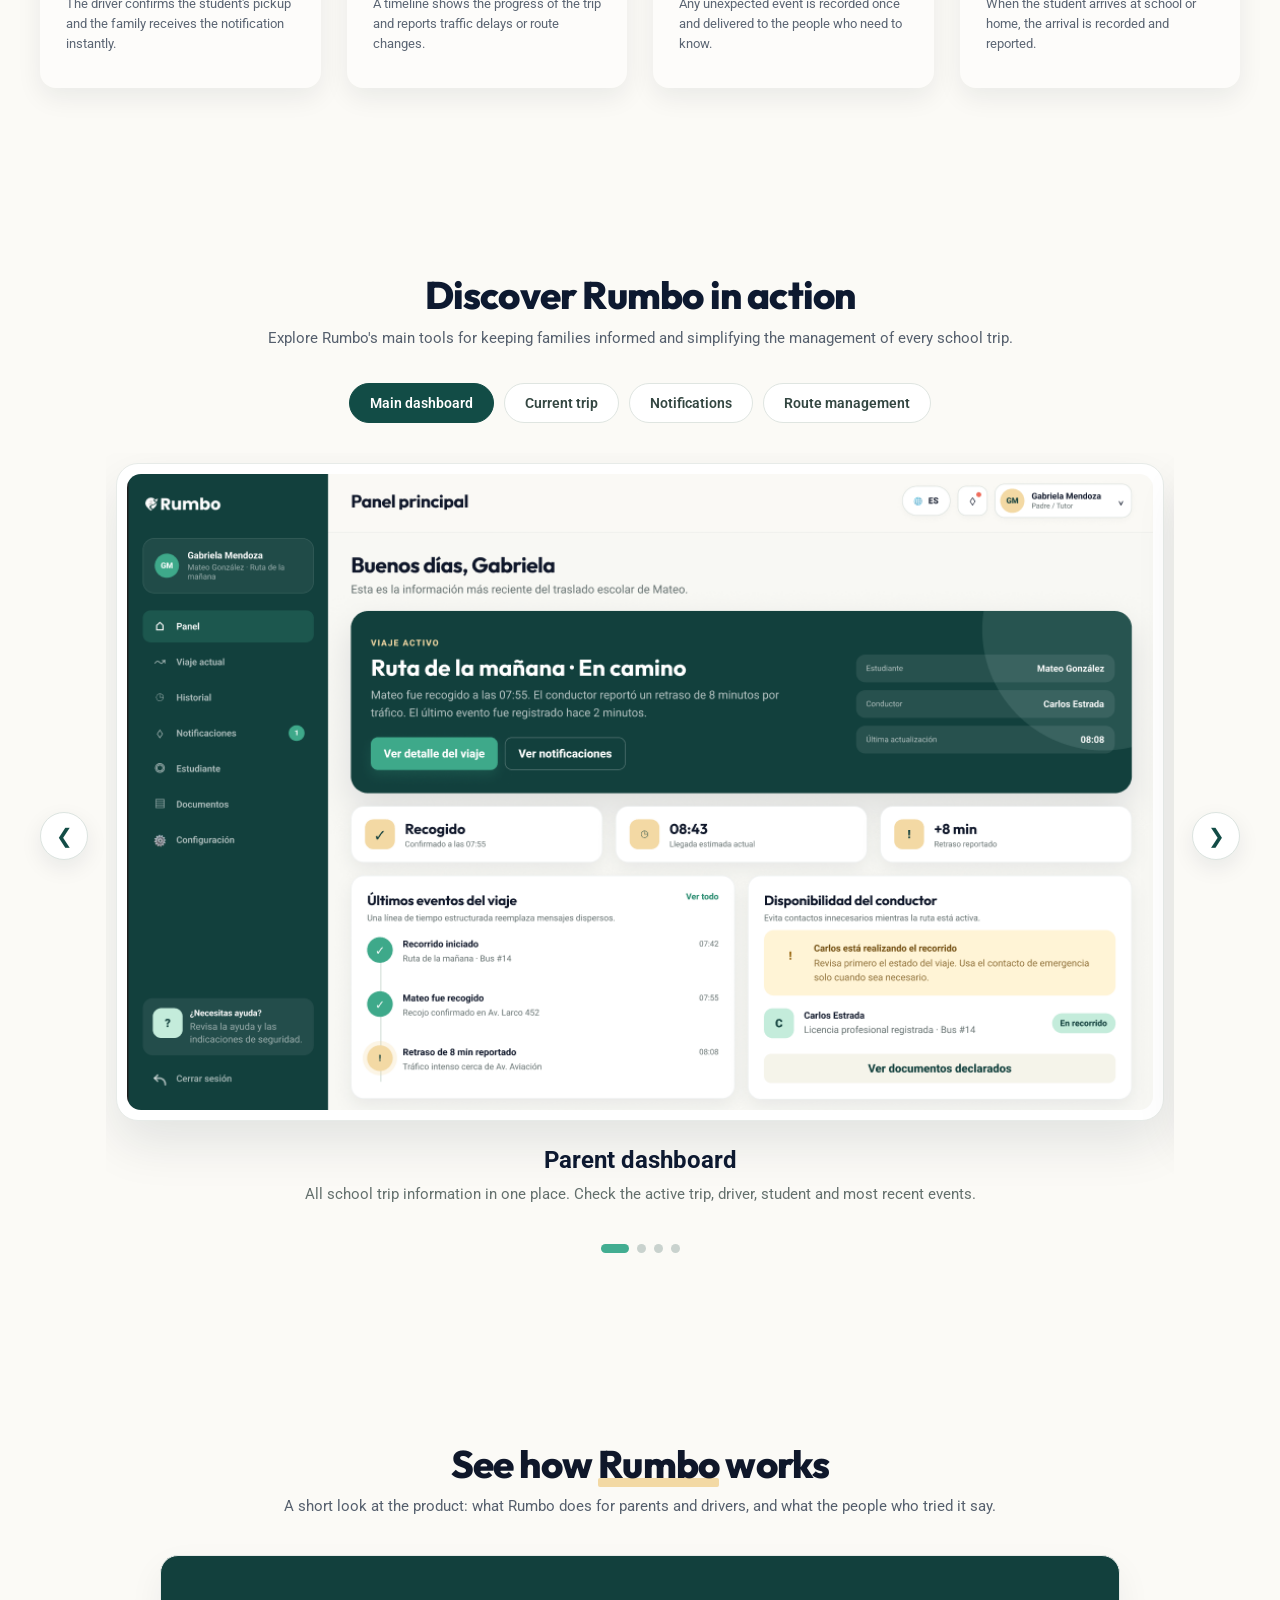
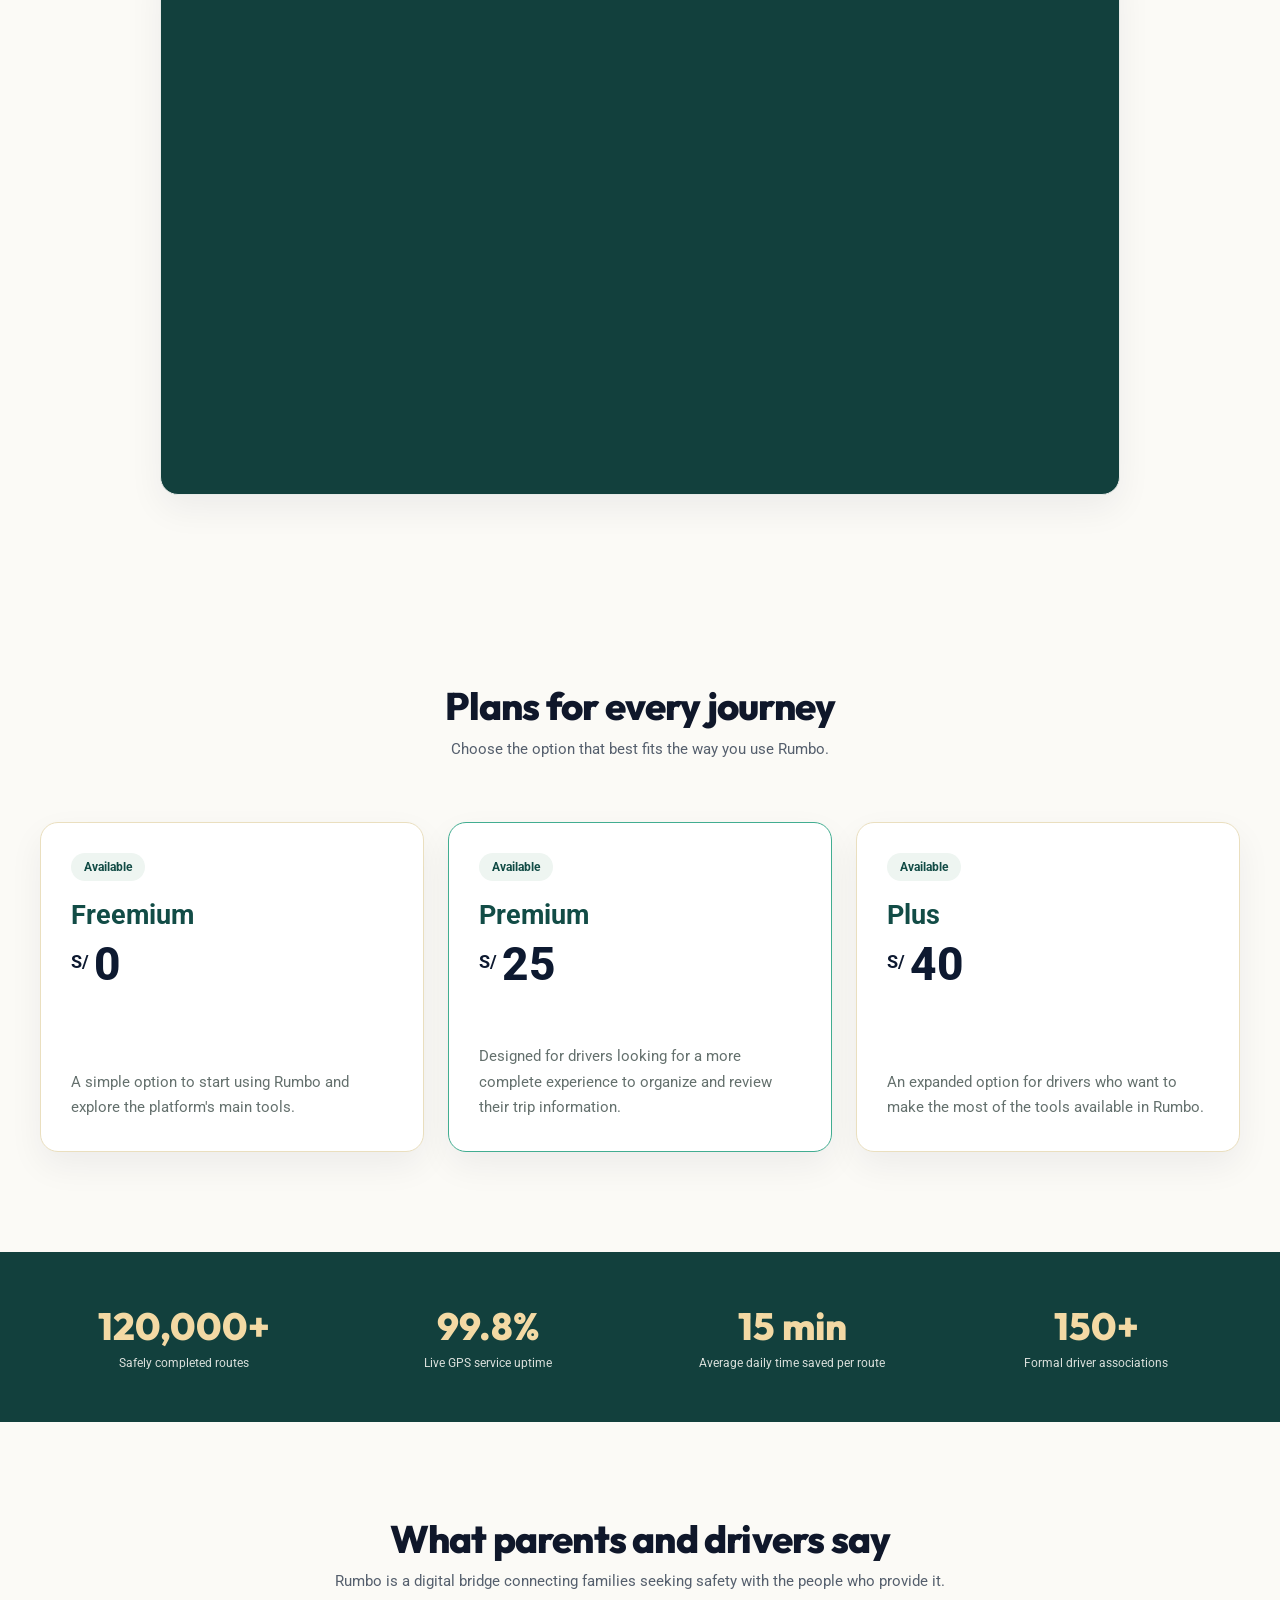
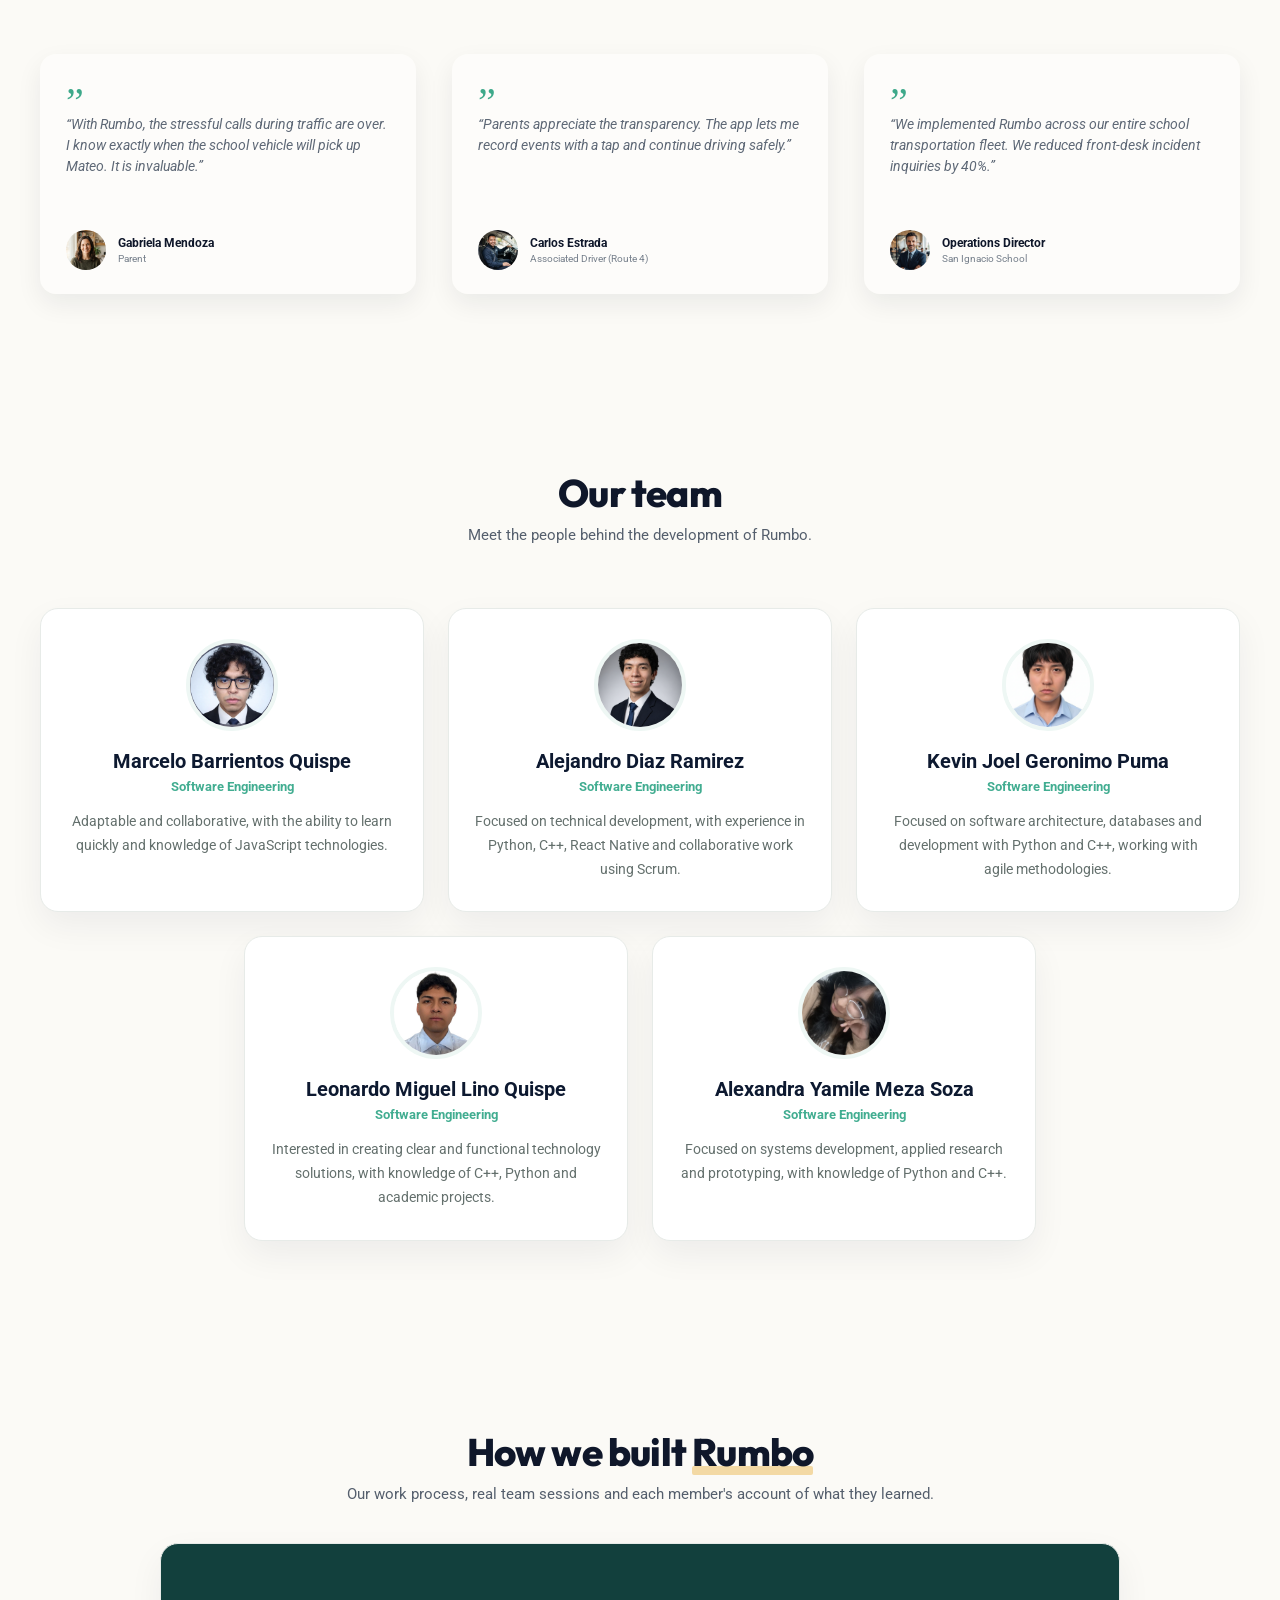
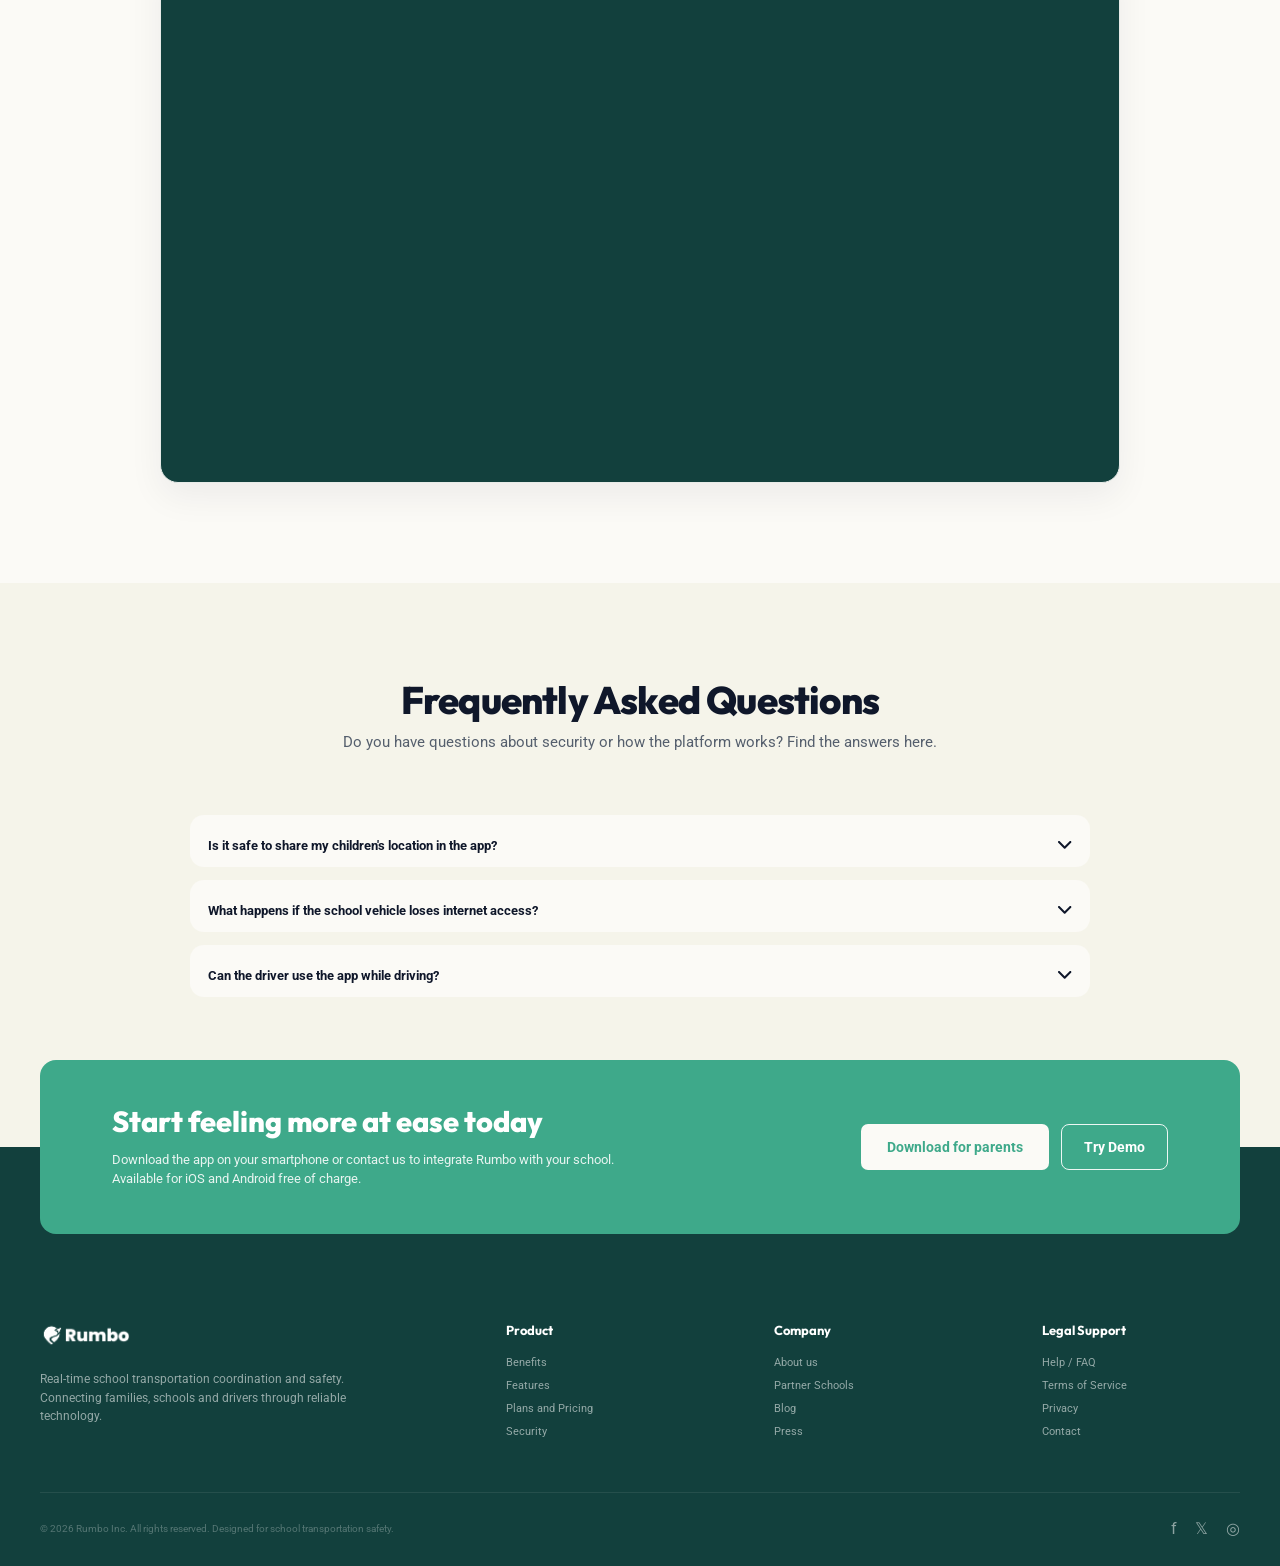
==== commit ea149689: "feat: add product and team video sections and set english as default language" ====
--- a/index.html
+++ b/index.html
@@ -1,6 +1,6 @@
 <!doctype html>
 
-<html lang="es">
+<html lang="en">
 
 
 
@@ -78,7 +78,9 @@
             <img src="./assets/chevron.svg" alt=""></button>
 
           <div class="nav-dropdown-menu" role="menu">
-
+            <a href="#video-producto" role="menuitem" data-i18n="nav.productVideo">Video del producto</a>
+
+            <a href="#video-equipo" role="menuitem" data-i18n="nav.teamVideo">Video del equipo</a>
             <a href="#opiniones" role="menuitem" data-i18n="nav.opinions">Opiniones</a>
 
             <a href="#faq" role="menuitem" data-i18n="nav.faq">Preguntas frecuentes</a>
@@ -91,19 +93,19 @@
 
         <div class="nav-actions">
 
-          <div class="language-switcher" aria-label="Selector de idioma">
-
-            <button type="button" class="language-btn active" data-lang="es" aria-label="Cambiar idioma a español">
+          <div class="language-switcher" aria-label="Language selector">
+
+            <button type="button" class="language-btn active" data-lang="en" aria-label="Change language to English">
+
+              EN
+
+            </button>
+
+
+
+            <button type="button" class="language-btn" data-lang="es" aria-label="Change language to Spanish">
 
               ES
-
-            </button>
-
-
-
-            <button type="button" class="language-btn" data-lang="en" aria-label="Change language to English">
-
-              EN
 
             </button>
 
@@ -144,8 +146,8 @@
               Descargar para padres
             </a>
 
-            <a class="btn btn-hero-demo" href="https://aipaca-os.github.io/frontend-web-application/home"
-              target="_blank" rel="noopener noreferrer" data-i18n="hero.demo">
+            <a class="btn btn-hero-demo" href="https://web-applications-web-app.vercel.app/home" target="_blank"
+              rel="noopener noreferrer" data-i18n="hero.demo">
               Probar Demo
             </a>
 
@@ -575,6 +577,33 @@
 
       </div>
 
+    </section>
+    <!-- =========================
+     VIDEO ABOUT-THE-PRODUCT
+     Para usar el video real: reemplaza M7lc1UVf-VE en el src del iframe
+     por el ID del video publicado en YouTube (lo que va después de "v=").
+========================= -->
+    <section class="video-section section-cream" id="video-producto" aria-labelledby="product-video-title">
+      <div class="container">
+
+        <header class="section-heading">
+          <h2 id="product-video-title" data-i18n-html="productVideo.title">Mira cómo funciona <span
+              class="marker">Rumbo</span></h2>
+
+          <p data-i18n="productVideo.subtitle">
+            Un recorrido breve por el producto: qué hace Rumbo por padres y conductores, y lo que opinan quienes lo
+            probaron.
+          </p>
+        </header>
+
+        <div class="video-frame">
+          <iframe src="https://www.youtube-nocookie.com/embed/M7lc1UVf-VE"
+            aria-label="Video: presentación del producto Rumbo" data-i18n-aria-label="productVideo.frame" loading="lazy"
+            allow="encrypted-media; picture-in-picture" allowfullscreen
+            referrerpolicy="strict-origin-when-cross-origin"></iframe>
+        </div>
+
+      </div>
     </section>
     <!-- =========================
      PLANES Y SUSCRIPCIONES
@@ -859,7 +888,33 @@
 
       </div>
     </section>
-
+    <!-- =========================
+     VIDEO ABOUT-THE-TEAM
+     Para usar el video real: reemplaza M7lc1UVf-VE en el src del iframe
+     por el ID del video publicado en YouTube (lo que va después de "v=").
+========================= -->
+    <section class="video-section section-cream" id="video-equipo" aria-labelledby="team-video-title">
+      <div class="container">
+
+        <header class="section-heading">
+          <h2 id="team-video-title" data-i18n-html="teamVideo.title">Cómo construimos <span class="marker">Rumbo</span>
+          </h2>
+
+          <p data-i18n="teamVideo.subtitle">
+            Nuestro proceso de trabajo, sesiones reales del equipo y el testimonio de cada integrante sobre lo que
+            aprendió.
+          </p>
+        </header>
+
+        <div class="video-frame">
+          <iframe src="https://www.youtube-nocookie.com/embed/M7lc1UVf-VE"
+            aria-label="Video: cómo trabajó el equipo de Rumbo" data-i18n-aria-label="teamVideo.frame" loading="lazy"
+            allow="encrypted-media; picture-in-picture" allowfullscreen
+            referrerpolicy="strict-origin-when-cross-origin"></iframe>
+        </div>
+
+      </div>
+    </section>
     <section class="faq-section" id="faq">
 
       <div class="container faq-container">
@@ -967,7 +1022,7 @@
               Descargar para padres
             </a>
 
-            <a class="btn btn-demo" href="https://aipaca-os.github.io/frontend-web-application/home" target="_blank"
+            <a class="btn btn-demo" href="https://web-applications-web-app.vercel.app/home" target="_blank"
               rel="noopener noreferrer" data-i18n="cta.demo">
               Probar Demo
             </a>
--- a/css/styles.css
+++ b/css/styles.css
@@ -1631,4 +1631,50 @@
     width: 84px;
     height: 84px;
   }
+}
+
+/* ================================
+   VIDEOS (About the Product / About the Team)
+================================ */
+
+.video-section {
+  padding: 90px 0 100px;
+}
+
+.video-section .section-heading {
+  margin-bottom: 40px;
+}
+
+.video-frame {
+  position: relative;
+  width: min(100%, 960px);
+  margin-inline: auto;
+  aspect-ratio: 16 / 9;
+  overflow: hidden;
+  background: var(--dark-green);
+  border: 1px solid #e7ebe8;
+  border-radius: 18px;
+  box-shadow: 0 14px 35px rgba(13, 25, 48, 0.06);
+}
+
+.video-frame iframe {
+  position: absolute;
+  inset: 0;
+  width: 100%;
+  height: 100%;
+  border: 0;
+}
+
+@media (max-width: 650px) {
+  .video-section {
+    padding: 64px 0 72px;
+  }
+
+  .video-section .section-heading {
+    margin-bottom: 28px;
+  }
+
+  .video-frame {
+    border-radius: 12px;
+  }
 }
